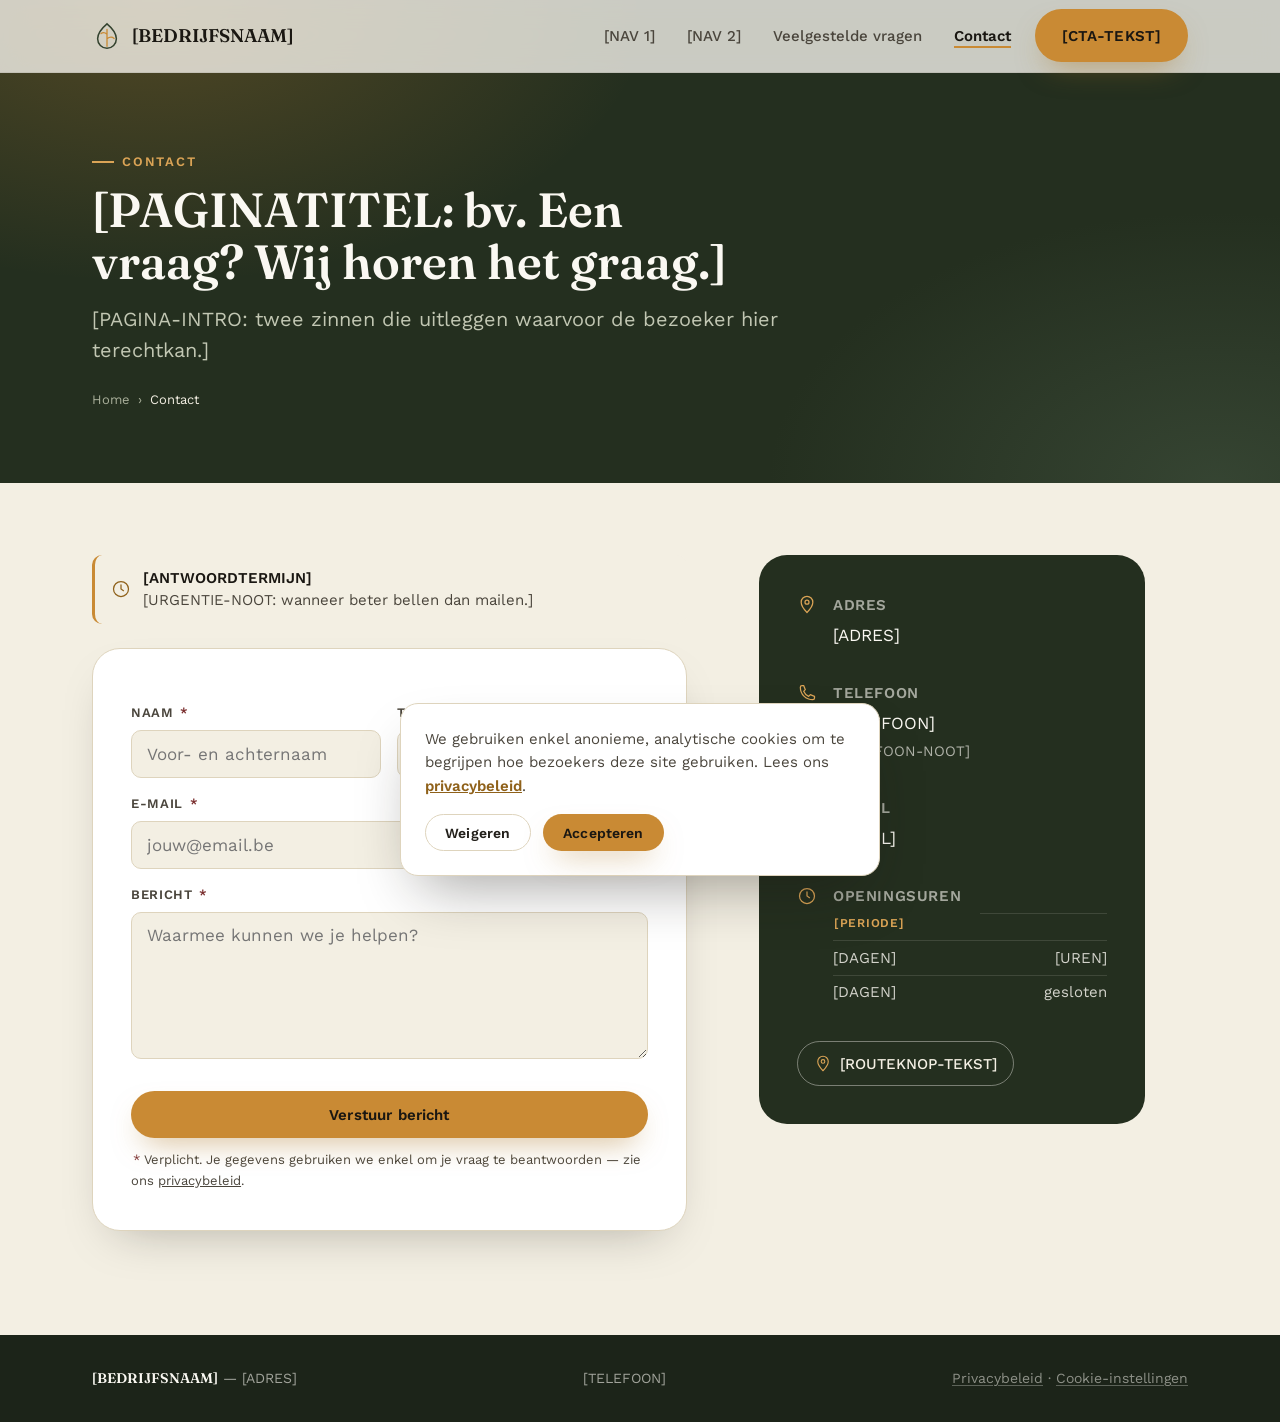
==== contact/index.html @ 11e0e674 "Initial commit" ====
<!--
  IDENTO WEBSITE STARTER — contactpagina
  Alles tussen vierkante haken vul je per klant in; de antwoorden komen uit
  de ingevulde PROJECT-BRIEF.md (blanco fiche: project-intake.md).
  Vervang https://[DOMEIN]/ door de echte URL zodra het domein gekend is.
-->
<!DOCTYPE html>
<html lang="nl">
<head>
  <meta charset="utf-8">
  <meta name="viewport" content="width=device-width, initial-scale=1">
  <title>Contact — [BEDRIJFSNAAM]</title>
  <meta name="description" content="Contacteer [BEDRIJFSNAAM]: telefoon, e-mail, adres, openingsuren en een contactformulier.">
  <meta name="robots" content="index, follow">
  <link rel="canonical" href="https://[DOMEIN]/contact/">
  <meta name="theme-color" content="#33422e">

  <!-- Open Graph -->
  <meta property="og:type" content="website">
  <meta property="og:site_name" content="[BEDRIJFSNAAM]">
  <meta property="og:locale" content="nl_BE">
  <meta property="og:title" content="Contact — [BEDRIJFSNAAM]">
  <meta property="og:description" content="Telefoon, e-mail, adres, openingsuren en een contactformulier voor [BEDRIJFSNAAM].">
  <meta property="og:url" content="https://[DOMEIN]/contact/">
  <meta property="og:image" content="https://[DOMEIN]/assets/img/og-image.jpg">
  <meta property="og:image:width" content="1200">
  <meta property="og:image:height" content="630">

  <!-- Twitter/X -->
  <meta name="twitter:card" content="summary_large_image">
  <meta name="twitter:title" content="Contact — [BEDRIJFSNAAM]">
  <meta name="twitter:description" content="Telefoon, e-mail, adres, openingsuren en een contactformulier voor [BEDRIJFSNAAM].">
  <meta name="twitter:image" content="https://[DOMEIN]/assets/img/og-image.jpg">

  <!-- Favicons -->
  <link rel="icon" href="../favicon.ico" sizes="any">
  <link rel="icon" href="../assets/img/favicon.svg" type="image/svg+xml">
  <link rel="apple-touch-icon" href="../assets/img/apple-touch-icon.png">
  <link rel="manifest" href="../site.webmanifest">

  <link rel="preconnect" href="https://fonts.googleapis.com">
  <link rel="preconnect" href="https://fonts.gstatic.com" crossorigin>
  <link rel="preload" as="style" href="https://fonts.googleapis.com/css2?family=Fraunces:opsz,wght@9..144,400;9..144,500;9..144,600;9..144,700&family=Work+Sans:wght@400;500;600;700&display=swap">
  <link href="https://fonts.googleapis.com/css2?family=Fraunces:opsz,wght@9..144,400;9..144,500;9..144,600;9..144,700&family=Work+Sans:wght@400;500;600;700&display=swap" rel="stylesheet" media="print" onload="this.media='all'">
  <noscript><link href="https://fonts.googleapis.com/css2?family=Fraunces:opsz,wght@9..144,400;9..144,500;9..144,600;9..144,700&family=Work+Sans:wght@400;500;600;700&display=swap" rel="stylesheet"></noscript>

  <!-- Volgorde is belangrijk: brand → layout → components → pagina -->
  <link rel="stylesheet" href="../assets/css/brand.css">
  <link rel="stylesheet" href="../assets/css/layout.css">
  <link rel="stylesheet" href="../assets/css/components.css">
  <link rel="stylesheet" href="../assets/css/pages/contact.css">

  <script type="application/ld+json">
  {
    "@context": "https://schema.org",
    "@type": "LocalBusiness",
    "@id": "https://[DOMEIN]/#bedrijf",
    "name": "[BEDRIJFSNAAM]",
    "image": ["https://[DOMEIN]/assets/img/og-image.jpg"],
    "url": "https://[DOMEIN]/",
    "telephone": "[TELEFOON-E164]",
    "email": "[EMAIL]",
    "priceRange": "[PRIJSKLASSE]",
    "address": {
      "@type": "PostalAddress",
      "streetAddress": "[STRAAT EN NUMMER]",
      "postalCode": "[POSTCODE]",
      "addressLocality": "[GEMEENTE]",
      "addressCountry": "BE"
    },
    "geo": { "@type": "GeoCoordinates", "latitude": 0.0, "longitude": 0.0 }
  }
  </script>
  <script type="application/ld+json">
  {
    "@context": "https://schema.org",
    "@type": "BreadcrumbList",
    "itemListElement": [
      { "@type": "ListItem", "position": 1, "name": "Home", "item": "https://[DOMEIN]/" },
      { "@type": "ListItem", "position": 2, "name": "Contact", "item": "https://[DOMEIN]/contact/" }
    ]
  }
  </script>
</head>
<body class="contact-page">

<a class="skip-link" href="#main-content">Ga naar inhoud</a>

<div class="progress-bar" aria-hidden="true"><div class="progress-bar-fill" id="progressFill"></div></div>

<nav class="nav" aria-label="Hoofdnavigatie">
  <div class="wrap nav-inner">
    <a href="../" class="brand-mark">
      <svg width="30" height="30" viewBox="0 0 32 32" fill="none" aria-hidden="true">
        <path d="M16 3C10 8 6 13.5 6 19a10 10 0 0 0 20 0c0-5.5-4-11-10-16Z" stroke="#33422e" stroke-width="1.6"/>
        <path d="M16 9v18M16 14c-2.4-2-4.6-2-6.4-.6M16 19c2.8-2.2 5.4-2.2 7.6-.4" stroke="#c98a34" stroke-width="1.4" stroke-linecap="round"/>
      </svg>
      [BEDRIJFSNAAM]
    </a>
    <div class="nav-cta">
      <div class="nav-links-list">
        <a href="../#diensten">[NAV 1]</a>
        <a href="../#ervaringen">[NAV 2]</a>
        <a href="../#faq">Veelgestelde vragen</a>
        <a href="./" aria-current="page">Contact</a>
      </div>
      <a href="../#contact-formulier" class="btn btn-primary nav-pulse-btn">[CTA-TEKST]</a>
    </div>
  </div>
</nav>

<header class="page-header">
  <div class="wrap">
    <span class="eyebrow">Contact</span>
    <h1>[PAGINATITEL: bv. Een vraag? Wij horen het graag.]</h1>
    <p>[PAGINA-INTRO: twee zinnen die uitleggen waarvoor de bezoeker hier terechtkan.]</p>
    <nav class="breadcrumb" aria-label="Kruimelpad">
      <a href="../">Home</a>
      <span aria-hidden="true">›</span>
      <span aria-current="page">Contact</span>
    </nav>
  </div>
</header>

<main id="main-content">
  <section class="section section-first" id="bericht">
    <div class="wrap">
      <div class="contact-grid">

        <div>
          <div class="reply-note">
            <svg width="20" height="20" viewBox="0 0 24 24" fill="none" aria-hidden="true"><path d="M12 7v5l3 2" stroke="currentColor" stroke-width="1.5" stroke-linecap="round"/><circle cx="12" cy="12" r="9" stroke="currentColor" stroke-width="1.5"/></svg>
            <span><strong>[ANTWOORDTERMIJN]</strong> <br>[URGENTIE-NOOT: wanneer beter bellen dan mailen.]</span>
          </div>

          <form class="form-card reveal" id="contactForm" data-ajax-form method="post" action="mailto:[EMAIL]" enctype="text/plain">
            <div class="form-row">
              <div class="field">
                <label for="naam">Naam <span class="field-req" aria-hidden="true">*</span></label>
                <input type="text" id="naam" name="naam" aria-describedby="naam-error" placeholder="Voor- en achternaam" autocomplete="name" required>
                <span class="field-error" id="naam-error"></span>
              </div>
              <div class="field">
                <label for="telefoon">Telefoonnummer</label>
                <input type="tel" id="telefoon" name="telefoon" aria-describedby="telefoon-error" placeholder="04XX XX XX XX" autocomplete="tel" inputmode="tel">
                <span class="field-error" id="telefoon-error"></span>
              </div>
            </div>

            <div class="field">
              <label for="email">E-mail <span class="field-req" aria-hidden="true">*</span></label>
              <input type="email" id="email" name="email" aria-describedby="email-error" placeholder="jouw@email.be" autocomplete="email" inputmode="email" required>
              <span class="field-error" id="email-error"></span>
            </div>

            <div class="field">
              <label for="bericht">Bericht <span class="field-req" aria-hidden="true">*</span></label>
              <textarea id="bericht" name="bericht" aria-describedby="bericht-error" rows="6" placeholder="Waarmee kunnen we je helpen?" required></textarea>
              <span class="field-error" id="bericht-error"></span>
            </div>

            <!-- Honeypot tegen spambots. Laat leeg — mensen zien dit veld niet. -->
            <div class="field-trap" aria-hidden="true">
              <label for="website">Website</label>
              <input type="text" id="website" name="website" tabindex="-1" autocomplete="off">
            </div>

            <button type="submit" class="btn btn-primary">Verstuur bericht</button>
            <p class="form-hint"><span class="field-req" aria-hidden="true">*</span> Verplicht. Je gegevens gebruiken we enkel om je vraag te beantwoorden — zie ons <a href="../privacy/">privacybeleid</a>.</p>

            <div class="form-status" id="formStatus" aria-live="polite"></div>

            <noscript>
              <p class="form-status is-visible is-error">
                JavaScript staat uit. Versturen opent dan rechtstreeks je mailprogramma, zonder
                controle op tikfouten — en sommige browsers blokkeren dat. Lukt het niet, mail ons
                dan op <a href="mailto:[EMAIL]">[EMAIL]</a>
                of bel <a href="tel:[TELEFOON-E164]">[TELEFOON]</a>.
              </p>
            </noscript>
          </form>
        </div>

        <div class="info-card reveal">
          <div class="info-row">
            <svg width="20" height="20" viewBox="0 0 24 24" fill="none" aria-hidden="true"><path d="M12 21s7-7.4 7-12.4A7 7 0 0 0 5 8.6C5 13.6 12 21 12 21Z" stroke="currentColor" stroke-width="1.5" stroke-linejoin="round"/><circle cx="12" cy="8.6" r="2.4" stroke="currentColor" stroke-width="1.5"/></svg>
            <div>
              <h4>Adres</h4>
              <p>[ADRES]</p>
            </div>
          </div>
          <div class="info-row">
            <svg width="20" height="20" viewBox="0 0 24 24" fill="none" aria-hidden="true"><path d="M4 5c0-1 1-2 2-2h2l2 5-2 2c1 2.5 3.5 5 6 6l2-2 5 2v2c0 1-1 2-2 2C10.5 20 4 13.5 4 5Z" stroke="currentColor" stroke-width="1.5" stroke-linejoin="round"/></svg>
            <div>
              <h4>Telefoon</h4>
              <p><a href="tel:[TELEFOON-E164]">[TELEFOON]</a><br><span style="opacity:.65; font-size:.85em;">[TELEFOON-NOOT]</span></p>
            </div>
          </div>
          <div class="info-row">
            <svg width="20" height="20" viewBox="0 0 24 24" fill="none" aria-hidden="true"><path d="M3 6h18v12H3V6Z" stroke="currentColor" stroke-width="1.5"/><path d="m3 7 9 6 9-6" stroke="currentColor" stroke-width="1.5" stroke-linejoin="round"/></svg>
            <div>
              <h4>E-mail</h4>
              <p><a href="mailto:[EMAIL]">[EMAIL]</a></p>
            </div>
          </div>
          <div class="info-row" style="align-items:flex-start;">
            <svg width="20" height="20" viewBox="0 0 24 24" fill="none" aria-hidden="true"><path d="M12 7v5l3 2" stroke="currentColor" stroke-width="1.5" stroke-linecap="round"/><circle cx="12" cy="12" r="9" stroke="currentColor" stroke-width="1.5"/></svg>
            <div style="width:100%;">
              <h4>Openingsuren</h4>
              <!-- [OPENINGSUREN] — één tr per dag of dagbereik. Werkt de
                   klant met seizoenen, gebruik dan een th-rij als kop. -->
              <table class="hours-table">
                <tr><th>[PERIODE]</th><td></td></tr>
                <tr><td>[DAGEN]</td><td>[UREN]</td></tr>
                <tr><td>[DAGEN]</td><td>gesloten</td></tr>
              </table>
            </div>
          </div>

          <a class="route-link" href="https://www.google.com/maps/dir/?api=1&amp;destination=[ADRES-URL-ENCODED]" target="_blank" rel="noopener">
            <svg width="18" height="18" viewBox="0 0 24 24" fill="none" aria-hidden="true"><path d="M12 21s7-7.4 7-12.4A7 7 0 0 0 5 8.6C5 13.6 12 21 12 21Z" stroke="currentColor" stroke-width="1.5" stroke-linejoin="round"/><circle cx="12" cy="8.6" r="2.4" stroke="currentColor" stroke-width="1.5"/></svg>
            [ROUTEKNOP-TEKST]
          </a>
        </div>

      </div>
    </div>
  </section>
</main>

<footer>
  <div class="wrap footer-inner">
    <span><strong>[BEDRIJFSNAAM]</strong> — [ADRES]</span>
    <span>[TELEFOON]</span>
    <span class="footer-legal"><a href="../privacy/">Privacybeleid</a> · <a href="#" data-cookie-settings>Cookie-instellingen</a></span>
  </div>
</footer>

<script src="../assets/js/cookie-consent.js" data-privacy-url="../privacy/" defer></script>
<script src="../assets/js/analytics.js" defer></script>
<script src="../assets/js/site.js" defer></script>
<script src="../assets/js/contact-form.js" defer></script>
</body>
</html>
---- assets/css/brand.css ----
/* ==========================================================================
   brand.css — de merkbasis van de site
   Enige plek waar kleuren, fonts, spacing en radii gedefinieerd worden.
   Wijzig hier en de hele site volgt. Bevat GEEN component- of paginastijlen.

   ── PER KLANT AAN TE PASSEN ──────────────────────────────────────────────
   Het kleurenpalet hieronder wordt per klant aangepast op basis van
   sectie 6 van PROJECT-BRIEF.md (huisstijl: kleuren, logo, fonts, tone of
   voice). De tokens die er nu staan zijn een NEUTRAAL STARTPUNT — een
   warm, aards palet dat op zichzelf voor niemand specifiek is. Laat ze
   staan tot je de huisstijl van de klant hebt.

   Werkwijze:
   1. Vervang de hex-waarden in "Palette" door die van de klant. Houd de
      tokennamen (--moss-800, --gold-500...) ongewijzigd, of hernoem ze
      overal consequent — ze worden door de andere CSS-bestanden gebruikt.
   2. De semantische tokens eronder (--bg, --text, --accent, --brand...)
      wijzen naar het palet. Meestal hoef je daar niets te veranderen:
      pas het palet aan en de hele site volgt.
   3. Fonts: --font-display en --font-body. Wijzig je die, pas dan ook de
      Google Fonts-link in de head van elke HTML-pagina aan.
   4. Controleer het contrast na het wisselen (minimaal 4.5:1 voor
      lopende tekst) — een donker merkkleur op een lichte achtergrond
      gaat meestal goed, de omgekeerde combinatie zelden.
   ========================================================================== */

:root {
  color-scheme: light;

  /* — Palette — */
  --moss-950: #1c2419;
  --moss-900: #242f1f;
  --moss-800: #33422e;
  --moss-700: #445642;
  --gold-600: #a8721f;
  --gold-500: #c98a34;
  --gold-400: #dba456;
  --wine-700: #5f2424;
  --wine-600: #7a2e2e;
  --linen-50:  #faf8f2;
  --linen-100: #f3efe3;
  --linen-200: #eae3d3;
  --linen-300: #ded4bd;
  --sage-400: #a9af9a;
  --sage-300: #c2c7b3;
  --ink-900: #1a1712;
  --ink-800: #221f1a;
  --ink-600: #4a453c;
  --ink-400: #79746a;

  --bg: var(--linen-100);
  --surface: var(--linen-50);
  --surface-subtle: var(--linen-200);
  --surface-raised: #ffffff;
  --text: var(--ink-800);
  --text-muted: var(--ink-600);
  --border: var(--linen-300);
  --accent: var(--gold-500);
  /* Iets dieper dan --gold-600: op de lichte achtergronden (linen/wit) waar
     dit voor kleine tekst en links gebruikt wordt, haalt --gold-600 zelf maar
     3.6:1 contrast — net onder de WCAG AA-norm (4.5:1) voor gewone tekst.
     Deze tint haalt overal ≥4.5:1, zonder merkbaar minder "goud" te ogen. */
  --accent-ink: #8f611a;
  --brand: var(--moss-800);

  /* — Rollen op een donkere ondergrond (header/footer/page-header/info-card) —
     Hieronder verandert normaal NIETS per klant: je past enkel het palet
     hierboven aan, en deze rollen volgen automatisch mee. — */
  --inverse-bg: var(--moss-900);
  --inverse-bg-strong: var(--moss-950);
  --inverse-text: var(--linen-50);
  --inverse-text-emphasis: var(--linen-100);
  --inverse-text-muted: var(--sage-300);
  --inverse-text-soft: var(--sage-400);
  --inverse-text-dim: rgba(250, 248, 242, 0.6);
  --inverse-text-bright: rgba(250, 248, 242, 0.82);
  --accent-inverse: var(--gold-400);

  /* — Extra tekst-/decoratierol op een lichte ondergrond — */
  --text-strong: var(--ink-900);
  --muted-accent: var(--sage-400);

  /* — Status (formulier- en meldingsfeedback) — */
  --success: var(--moss-700);
  --success-strong: var(--moss-900);
  --success-veil: rgba(51, 66, 46, 0.08);
  --danger: var(--wine-600);
  --danger-strong: var(--wine-700);
  --danger-veil: rgba(122, 46, 46, 0.07);
  --danger-veil-soft: rgba(122, 46, 46, 0.05);
  --danger-ring: rgba(122, 46, 46, 0.35);

  /* — Doorschijnende laagjes op de --inverse-bg (nav-blur, randjes, hover) — */
  --inverse-veil-nav: rgba(250, 248, 242, 0.78);
  --inverse-border-soft: rgba(250, 248, 242, 0.4);
  --inverse-underline: rgba(250, 248, 242, 0.35);
  --inverse-hover: rgba(250, 248, 242, 0.1);
  --inverse-hairline: rgba(250, 248, 242, 0.12);
  --hairline: rgba(30, 27, 20, 0.08);

  /* — Decoratieve gloed/schaduw rond de accentkleur (CTA-knop, hero) — */
  --accent-veil: rgba(201, 138, 52, 0.28);
  --accent-veil-strong: rgba(201, 138, 52, 0.5);
  --accent-shadow: rgba(169, 114, 31, 0.55);
  --accent-shadow-strong: rgba(169, 114, 31, 0.6);
  --accent-ring: rgba(169, 114, 31, 0.35);
  --brand-veil: rgba(68, 86, 66, 0.55);
  --sheen: rgba(255, 255, 255, 0.6);

  /* — Type scale — */
  --font-display: "Fraunces", "Iowan Old Style", Georgia, serif;
  --font-body: "Work Sans", "Segoe UI", system-ui, sans-serif;

  --fs-eyebrow: 0.8125rem;
  --fs-small: 0.9375rem;
  --fs-body: 1.0625rem;
  --fs-lead: 1.25rem;
  --fs-h3: clamp(1.375rem, 1.1rem + 1.1vw, 1.75rem);
  --fs-h2: clamp(2rem, 1.5rem + 2.2vw, 3rem);
  --fs-h1: clamp(2.75rem, 1.9rem + 3.8vw, 4.75rem);

  /* — Spacing scale — */
  --sp-1: 0.25rem;
  --sp-2: 0.5rem;
  --sp-3: 0.75rem;
  --sp-4: 1rem;
  --sp-5: 1.5rem;
  --sp-6: 2rem;
  --sp-7: 3rem;
  --sp-8: 4.5rem;
  --sp-9: 6.5rem;
  --sp-10: 9rem;

  --radius-sm: 10px;
  --radius-md: 18px;
  --radius-lg: 28px;
  --shadow-soft: 0 20px 50px -25px rgba(26, 23, 18, 0.35);
  --shadow-lift: 0 28px 60px -20px rgba(26, 23, 18, 0.4);
  --ease: cubic-bezier(0.16, 1, 0.3, 1);
}

*, *::before, *::after { box-sizing: border-box; }
html {
  scroll-behavior: smooth;
}
body {
  margin: 0;
  background: var(--bg);
  color: var(--text);
  font-family: var(--font-body);
  font-size: var(--fs-body);
  line-height: 1.6;
  -webkit-font-smoothing: antialiased;
}
img { max-width: 100%; display: block; }
a { color: inherit; }
h1, h2, h3 {
  font-family: var(--font-display);
  color: var(--ink-900);
  margin: 0;
  text-wrap: balance;
  font-weight: 600;
}
p { margin: 0; }
ul { margin: 0; padding: 0; list-style: none; }
section { scroll-margin-top: 5.5rem; }
---- assets/css/layout.css ----
/* ==========================================================================
   layout.css — site-chrome & structuur die op ELKE pagina hetzelfde is:
   container, nav, footer, sectie-ritme, scroll-progressbar, reveal-animatie.
   ========================================================================== */

/* — Skip link (toetsenbord/screenreader): onzichtbaar tot het focus krijgt — */
.skip-link {
  position: absolute;
  top: -3rem;
  left: var(--sp-4);
  z-index: 100;
  background: var(--inverse-bg-strong);
  color: var(--inverse-text);
  padding: 0.7rem 1.2rem;
  border-radius: var(--radius-sm);
  font-size: var(--fs-small);
  font-weight: 600;
  text-decoration: none;
  transition: top 0.2s var(--ease);
}
.skip-link:focus {
  top: var(--sp-4);
}


/* — Container — */
.wrap {
  width: 100%;
  max-width: 1160px;
  margin-inline: auto;
  padding-inline: var(--sp-6);
}
@media (max-width: 640px) {
  .wrap { padding-inline: var(--sp-5); }
}


/* — Section scaffolding — */
.section { padding-block: var(--sp-9); }
.section-head {
  display: flex;
  flex-direction: column;
  gap: var(--sp-4);
  max-width: 640px;
  margin-bottom: var(--sp-8);
}
.section-head h2 { font-size: var(--fs-h2); line-height: 1.08; }
.section-head p { color: var(--text-muted); font-size: var(--fs-lead); line-height: 1.55; }
.section-alt { background: var(--surface); }


/* — Page header — compacte kop voor subpagina's (geen volledige hero).
   Gebruik op elke pagina behalve de homepage. — */
.page-header {
  position: relative;
  padding-top: calc(4.5rem + var(--sp-8));
  padding-bottom: var(--sp-8);
  background: var(--inverse-bg);
  color: var(--inverse-text);
  overflow: hidden;
}
.page-header::after {
  content: "";
  position: absolute;
  inset: 0;
  background:
    radial-gradient(60% 90% at 12% 0%, var(--accent-veil), transparent 65%),
    radial-gradient(50% 80% at 95% 100%, var(--brand-veil), transparent 70%);
  pointer-events: none;
}
.page-header > .wrap { position: relative; z-index: 1; }
.page-header .eyebrow { color: var(--accent-inverse); }
.page-header .eyebrow::before { background: var(--accent-inverse); }
.page-header h1 {
  margin-top: var(--sp-3);
  color: var(--inverse-text);
  font-size: var(--fs-h2);
  line-height: 1.08;
  max-width: 22ch;
}
.page-header p {
  margin-top: var(--sp-4);
  max-width: 58ch;
  color: var(--inverse-text-muted);
  font-size: var(--fs-lead);
  line-height: 1.55;
}

/* — Breadcrumb — */
.breadcrumb {
  display: flex;
  align-items: center;
  gap: var(--sp-2);
  margin-top: var(--sp-5);
  font-size: var(--fs-eyebrow);
  color: var(--inverse-text-soft);
}
.breadcrumb a { text-decoration: none; transition: color 0.2s ease; }
.breadcrumb a:hover { color: var(--accent-inverse); }
.breadcrumb span[aria-current] { color: var(--inverse-text-emphasis); }


/* — Nav — */
.nav {
  position: fixed;
  top: 0; left: 0; right: 0;
  z-index: 50;
  background: var(--inverse-veil-nav);
  backdrop-filter: blur(14px) saturate(140%);
  -webkit-backdrop-filter: blur(14px) saturate(140%);
  border-bottom: 1px solid var(--hairline);
}
.nav-inner {
  display: flex;
  align-items: center;
  justify-content: space-between;
  height: 4.5rem;
}
.brand-mark {
  display: flex;
  align-items: center;
  gap: 0.6rem;
  text-decoration: none;
  font-family: var(--font-display);
  font-weight: 600;
  font-size: 1.15rem;
  color: var(--text-strong);
}
.brand-mark svg { flex-shrink: 0; }
.nav-links {
  display: flex;
  align-items: center;
  gap: var(--sp-6);
}
.nav-links-list a:not(.btn) {
  text-decoration: none;
  font-size: 0.9375rem;
  font-weight: 500;
  color: var(--text-muted);
  transition: color 0.2s ease;
}
.nav-links-list a:not(.btn):hover { color: var(--accent-ink); }
/* Actieve pagina in de nav — */
.nav-links-list a[aria-current="page"] {
  color: var(--text-strong);
  font-weight: 600;
  box-shadow: inset 0 -2px 0 var(--accent);
}
.nav-cta { display: flex; align-items: center; gap: var(--sp-5); }
.nav-links-list { display: flex; gap: var(--sp-6); }
@media (max-width: 760px) {
  .nav-links-list { display: none; }
}
@media (max-width: 420px) {
  .brand-mark { font-size: 1rem; gap: 0.4rem; }
  .brand-mark svg { width: 24px; height: 24px; }
  .nav .btn-primary { padding: 0.7rem 1.1rem; font-size: 0.875rem; }
}


/* — Footer — */
footer {
  background: var(--inverse-bg-strong);
  color: var(--inverse-text-dim);
  padding-block: var(--sp-6);
}
.footer-inner {
  display: flex;
  flex-wrap: wrap;
  justify-content: space-between;
  gap: var(--sp-3) var(--sp-6);
  font-size: 0.875rem;
}
.footer-inner strong { color: var(--inverse-text); font-family: var(--font-display); font-weight: 600; }
.footer-legal { opacity: 0.85; }
.footer-legal a {
  color: inherit;
  text-decoration: underline;
  text-decoration-color: var(--inverse-underline);
  text-underline-offset: 2px;
}
.footer-legal a:hover { text-decoration-color: var(--accent-inverse); }


/* — Progress bar — */
.progress-bar {
  position: fixed;
  top: 0; left: 0; right: 0;
  height: 3px;
  z-index: 60;
  pointer-events: none;
}
.progress-bar-fill {
  height: 100%;
  width: 100%;
  transform: scaleX(0);
  transform-origin: left center;
  background: linear-gradient(90deg, var(--accent), var(--danger));
  will-change: transform;
}
html.js .progress-bar-fill { transition: transform 0.12s linear; }


/* — Reveal-on-scroll (progressive enhancement) — */
/* Content stays fully opaque/readable at all times, with or without JS;
   only a gentle upward settle is deferred to the scroll trigger, so a
   stalled script or a screenshot taken before scrolling never hides text. */
.reveal { opacity: 1; transform: none; }
html.js .reveal {
  transform: translateY(16px);
  transition: transform 0.7s var(--ease);
}
html.js .reveal.is-visible { transform: none; }


/* — Motion policy: globale onderdelen — */
@media (prefers-reduced-motion: reduce) {
  html { scroll-behavior: auto; }
  html.js .reveal { transition: none; opacity: 1; transform: none; }
  .progress-bar-fill { transition: none; }
}
---- assets/css/components.css ----
/* ==========================================================================
   components.css — herbruikbare UI-onderdelen. Bruikbaar op elke pagina:
   eyebrow, buttons, quote-cards, formulier + infokaart, openingsuren, FAQ.
   ========================================================================== */

/* — Eyebrow — */
.eyebrow {
  display: inline-flex;
  align-items: center;
  gap: var(--sp-2);
  font-family: var(--font-body);
  font-size: var(--fs-eyebrow);
  font-weight: 600;
  letter-spacing: 0.14em;
  text-transform: uppercase;
  color: var(--accent-ink);
}
.eyebrow::before {
  content: "";
  width: 22px;
  height: 2px;
  background: var(--accent);
  display: inline-block;
}

/* — Buttons — */
.btn {
  display: inline-flex;
  align-items: center;
  justify-content: center;
  gap: var(--sp-2);
  font-family: var(--font-body);
  font-weight: 600;
  font-size: 0.9375rem;
  letter-spacing: 0.01em;
  padding: 0.85rem 1.6rem;
  border-radius: 999px;
  border: 1px solid transparent;
  cursor: pointer;
  text-decoration: none;
  transition: transform 0.35s var(--ease), box-shadow 0.35s var(--ease), background 0.25s ease;
  will-change: transform;
}
.btn-primary {
  background: var(--accent);
  color: var(--text-strong);
  box-shadow: 0 14px 30px -12px var(--accent-shadow);
}
.btn-primary:hover { transform: translateY(-3px); box-shadow: 0 20px 38px -14px var(--accent-shadow-strong); }
.btn-ghost {
  background: transparent;
  border-color: var(--inverse-border-soft);
  color: var(--inverse-text);
}
.btn-ghost:hover { transform: translateY(-3px); background: var(--inverse-hover); }
.btn-outline {
  background: transparent;
  border-color: var(--border);
  color: var(--text);
}
.btn-outline:hover { transform: translateY(-3px); border-color: var(--accent-ink); background: var(--surface); }


/* — Nav CTA: calm pulse + shine sweep on primary buttons — */
.nav-pulse-btn { position: relative; }
.nav-pulse-btn::before {
  content: "";
  position: absolute;
  inset: -7px;
  border-radius: 999px;
  background: radial-gradient(circle, var(--accent-veil-strong), transparent 72%);
  opacity: 0.4;
  transform: scale(0.9);
  z-index: -1;
  animation: btn-breathe 3.4s ease-in-out infinite;
}
@keyframes btn-breathe {
  0%, 100% { opacity: 0.32; transform: scale(0.88); }
  50% { opacity: 0.75; transform: scale(1.14); }
}
.btn-primary { position: relative; overflow: hidden; }
.btn-primary::after {
  content: "";
  position: absolute;
  top: 0; left: 0;
  width: 40%; height: 100%;
  background: linear-gradient(115deg, transparent, var(--sheen), transparent);
  transform: translateX(-260%) skewX(-12deg);
  opacity: 0;
  transition: transform 0.75s var(--ease), opacity 0.3s ease;
}
.btn-primary:hover::after, .btn-primary:focus-visible::after {
  transform: translateX(340%) skewX(-12deg);
  opacity: 1;
}



/* — Testimonials — */
.quote-row {
  display: grid;
  grid-template-columns: repeat(2, 1fr);
  gap: var(--sp-6);
}
@media (max-width: 760px) {
  .quote-row { grid-template-columns: 1fr; }
}
.quote-card {
  background: var(--surface-raised);
  border: 1px solid var(--border);
  border-radius: var(--radius-md);
  padding: var(--sp-6);
  display: flex;
  flex-direction: column;
  gap: var(--sp-4);
  transition: transform 0.4s var(--ease), box-shadow 0.4s var(--ease);
}
.quote-card:hover { transform: translateY(-5px); box-shadow: var(--shadow-soft); }
.stars { display: flex; gap: 0.2rem; color: var(--accent); }
.quote-card p.quote-text {
  font-family: var(--font-display);
  font-size: 1.25rem;
  line-height: 1.5;
  color: var(--text-strong);
  font-weight: 500;
}
.quote-attr {
  display: flex;
  align-items: center;
  gap: var(--sp-3);
  font-size: var(--fs-small);
  color: var(--text-muted);
}
.quote-attr .dot { width: 5px; height: 5px; border-radius: 50%; background: var(--muted-accent); }


/* — Contact — */
.contact-grid {
  display: grid;
  grid-template-columns: 1.1fr 0.9fr;
  gap: var(--sp-8);
  align-items: start;
}
@media (max-width: 900px) {
  .contact-grid { grid-template-columns: 1fr; }
}
.form-card {
  background: var(--surface-raised);
  border: 1px solid var(--border);
  border-radius: var(--radius-lg);
  padding: clamp(1.5rem, 1.1rem + 1.6vw, var(--sp-7));
  box-shadow: var(--shadow-soft);
}
.form-row { display: grid; grid-template-columns: 1fr 1fr; gap: var(--sp-4); }
@media (max-width: 520px) { .form-row { grid-template-columns: 1fr; } }
.field { display: flex; flex-direction: column; gap: 0.4rem; margin-top: var(--sp-4); }
.field label {
  font-size: var(--fs-eyebrow);
  font-weight: 600;
  letter-spacing: 0.05em;
  text-transform: uppercase;
  color: var(--text-muted);
}
.field input, .field textarea {
  font-family: var(--font-body);
  font-size: var(--fs-body);
  color: var(--text-strong);
  background: var(--bg);
  border: 1px solid var(--border);
  border-radius: var(--radius-sm);
  padding: 0.8rem 0.95rem;
  resize: vertical;
  transition: border-color 0.2s ease, background 0.2s ease;
}
.field input:focus, .field textarea:focus {
  outline: 3px solid var(--accent-ring);
  outline-offset: 1px;
  border-color: var(--accent-ink);
  background: var(--surface-raised);
}
.form-card .btn-primary { margin-top: var(--sp-6); width: 100%; }
.form-hint { margin-top: var(--sp-3); font-size: 0.8125rem; color: var(--text-muted); }

.info-card {
  background: var(--inverse-bg);
  color: var(--inverse-text);
  border-radius: var(--radius-lg);
  padding: clamp(1.5rem, 1.1rem + 1.6vw, var(--sp-7));
  display: flex;
  flex-direction: column;
  gap: var(--sp-6);
}
.info-row { display: flex; gap: var(--sp-4); align-items: flex-start; }
.info-row svg { flex-shrink: 0; margin-top: 0.15rem; color: var(--accent-inverse); }
.info-row h4 {
  font-family: var(--font-body);
  font-size: var(--fs-small);
  font-weight: 600;
  letter-spacing: 0.04em;
  text-transform: uppercase;
  color: var(--inverse-text-dim);
  margin: 0 0 0.3rem;
}
.info-row a { text-decoration: none; }
.info-row a:hover { color: var(--accent-inverse); }
.hours-table { width: 100%; border-collapse: collapse; font-size: var(--fs-small); }
.hours-table th {
  text-align: left;
  font-weight: 600;
  color: var(--accent-inverse);
  padding-bottom: 0.4rem;
  font-size: 0.75rem;
  letter-spacing: 0.06em;
  text-transform: uppercase;
}
.hours-table td {
  padding: 0.3rem 0;
  color: var(--inverse-text-bright);
  border-top: 1px solid var(--inverse-hairline);
}
.hours-table td:last-child { text-align: right; font-variant-numeric: tabular-nums; }


/* — FAQ — */
.faq-list { display: flex; flex-direction: column; gap: var(--sp-3); max-width: 760px; }
.faq-item {
  background: var(--surface-raised);
  border: 1px solid var(--border);
  border-radius: var(--radius-md);
  padding: var(--sp-5);
}
.faq-item summary {
  display: flex;
  align-items: center;
  justify-content: space-between;
  gap: var(--sp-4);
  cursor: pointer;
  list-style: none;
  font-family: var(--font-display);
  font-size: 1.0625rem;
  font-weight: 600;
  color: var(--text-strong);
}
.faq-item summary::-webkit-details-marker { display: none; }
.faq-item summary .faq-chevron { flex-shrink: 0; transition: transform 0.35s var(--ease); color: var(--accent-ink); }
.faq-item[open] summary .faq-chevron { transform: rotate(135deg); }
.faq-item p { margin-top: var(--sp-3); color: var(--text-muted); font-size: var(--fs-small); line-height: 1.6; }


/* — Formulier: verplicht-markering, validatie en statusmelding — */
.field-req { color: var(--danger); margin-left: 0.15em; }

.field-error {
  display: none;
  font-size: 0.8125rem;
  font-weight: 500;
  color: var(--danger-strong);
}
.field.has-error .field-error { display: block; }
.field.has-error input,
.field.has-error textarea {
  border-color: var(--danger);
  background: var(--danger-veil-soft);
}
.field.has-error input:focus,
.field.has-error textarea:focus {
  outline-color: var(--danger-ring);
  border-color: var(--danger-strong);
}

.form-status {
  display: none;
  margin-top: var(--sp-5);
  padding: var(--sp-4) var(--sp-5);
  border-radius: var(--radius-sm);
  border: 1px solid transparent;
  font-size: var(--fs-small);
  line-height: 1.55;
}
.form-status.is-visible { display: block; }
.form-status.is-success {
  background: var(--success-veil);
  border-color: var(--success);
  color: var(--success-strong);
}
.form-status.is-error {
  background: var(--danger-veil);
  border-color: var(--danger);
  color: var(--danger-strong);
}
.form-status a { font-weight: 600; }

/* Honeypot: onzichtbaar voor mensen, wel invulbaar voor bots. */
.field-trap {
  position: absolute;
  width: 1px; height: 1px;
  padding: 0; margin: -1px;
  overflow: hidden;
  clip: rect(0 0 0 0);
  white-space: nowrap;
  border: 0;
}

.btn[aria-busy="true"] { opacity: 0.65; pointer-events: none; }


/* — Cookiebanner — */
.cookie-banner {
  position: fixed;
  left: var(--sp-5);
  right: var(--sp-5);
  bottom: var(--sp-5);
  z-index: 90;
  max-width: 480px;
  margin-inline: auto;
  background: var(--surface-raised);
  border: 1px solid var(--border);
  border-radius: var(--radius-md);
  padding: var(--sp-5);
  box-shadow: var(--shadow-lift);
  transform: translateY(140%);
  transition: transform 0.5s var(--ease);
}
.cookie-banner.is-visible { transform: translateY(0); }
.cookie-banner p {
  font-size: var(--fs-small);
  color: var(--text-muted);
  line-height: 1.55;
}
.cookie-banner p a { color: var(--accent-ink); font-weight: 600; }
.cookie-actions {
  margin-top: var(--sp-4);
  display: flex;
  gap: var(--sp-3);
  flex-wrap: wrap;
}
.cookie-actions .btn {
  padding: 0.6rem 1.2rem;
  font-size: 0.875rem;
}
@media (max-width: 560px) {
  .cookie-banner { left: var(--sp-4); right: var(--sp-4); bottom: var(--sp-4); }
}


/* — Motion policy: componenten — */
@media (prefers-reduced-motion: reduce) {
  .nav-pulse-btn::before { animation: none !important; }
  .btn, .quote-card, .faq-item summary .faq-chevron { transition: none; }
  .cookie-banner { transition: none; }
}
---- assets/css/pages/contact.css ----
/* ==========================================================================
   pages/contact.css — uitsluitend voor contact.html.
   Het formulier, de infokaart en de openingsuren zelf staan in
   components.css; die zijn herbruikbaar. Hier alleen wat écht
   paginagebonden is.
   ========================================================================== */

/* De page-header geeft bovenaan al lucht, dus de eerste sectie
   mag krapper beginnen dan de standaard --sp-9. */
.contact-page .section-first { padding-top: var(--sp-8); }

/* — Routeknop onderaan de infokaart — */
.route-link {
  display: inline-flex;
  align-items: center;
  gap: var(--sp-2);
  align-self: flex-start;
  padding: 0.6rem 1rem;
  border: 1px solid var(--inverse-border-soft);
  border-radius: 999px;
  font-size: var(--fs-small);
  font-weight: 500;
  text-decoration: none;
  color: var(--inverse-text-emphasis);
  transition: border-color 0.2s ease, background 0.2s ease, transform 0.2s var(--ease);
}
.route-link:hover {
  border-color: var(--accent-inverse);
  background: var(--inverse-hover);
  transform: translateY(-2px);
}
.route-link svg { flex-shrink: 0; color: var(--accent-inverse); }

/* — Antwoordtijd-notitie boven het formulier — */
.reply-note {
  display: flex;
  align-items: center;
  gap: var(--sp-3);
  margin-bottom: var(--sp-5);
  padding: var(--sp-3) var(--sp-4);
  background: var(--bg);
  border-left: 3px solid var(--accent);
  border-radius: var(--radius-sm);
  font-size: var(--fs-small);
  color: var(--text-muted);
  line-height: 1.5;
}
.reply-note svg { flex-shrink: 0; color: var(--accent-ink); }
.reply-note strong { color: var(--text-strong); font-weight: 600; }

/* — Motion policy: contact-specifiek — */
@media (prefers-reduced-motion: reduce) {
  .route-link { transition: none; }
}
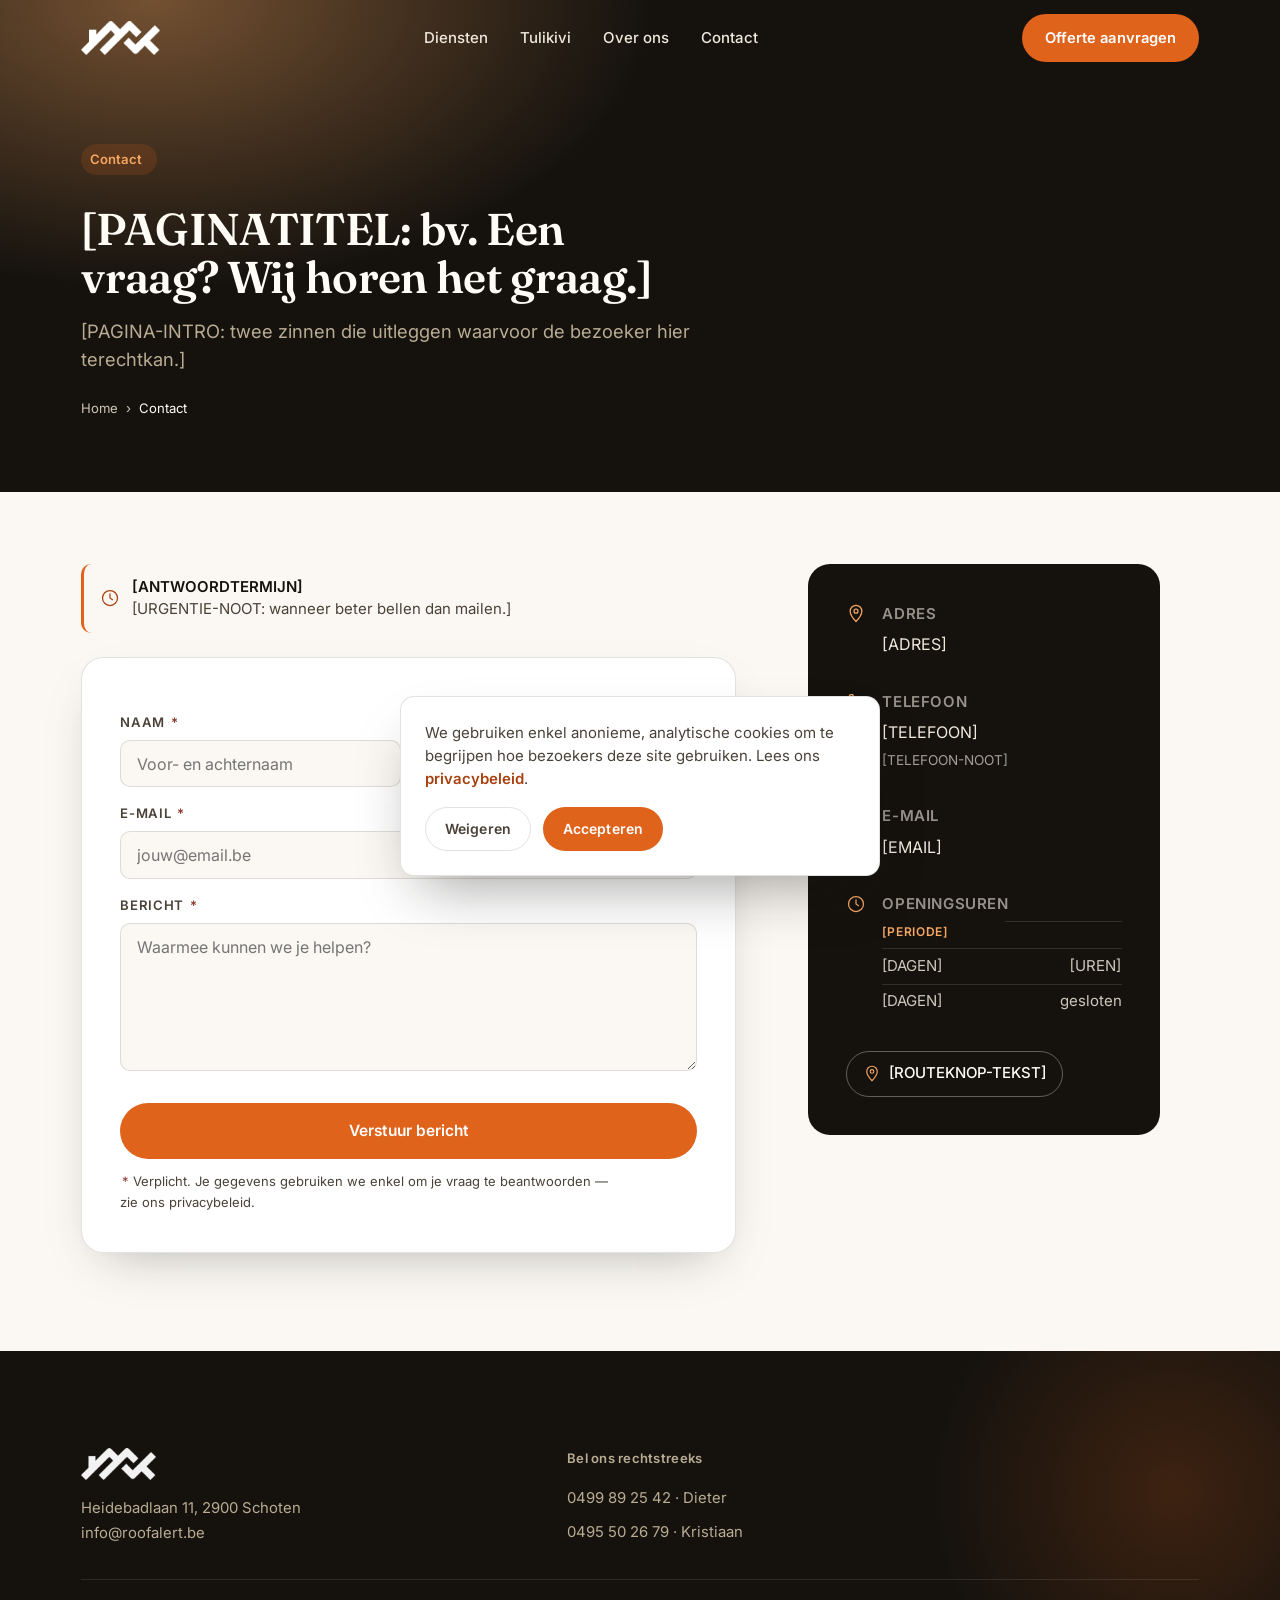
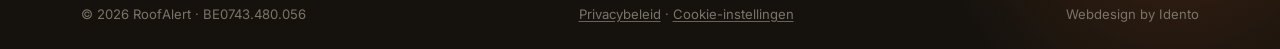
==== commit 43918cdc: "Build homepage from approved design, rebase site CSS on its tokens Extract the palette, type scale, " ====
--- a/contact/index.html
+++ b/contact/index.html
@@ -13,7 +13,7 @@
   <meta name="description" content="Contacteer [BEDRIJFSNAAM]: telefoon, e-mail, adres, openingsuren en een contactformulier.">
   <meta name="robots" content="index, follow">
   <link rel="canonical" href="https://[DOMEIN]/contact/">
-  <meta name="theme-color" content="#33422e">
+  <meta name="theme-color" content="#15120e">
 
   <!-- Open Graph -->
   <meta property="og:type" content="website">
@@ -40,9 +40,9 @@
 
   <link rel="preconnect" href="https://fonts.googleapis.com">
   <link rel="preconnect" href="https://fonts.gstatic.com" crossorigin>
-  <link rel="preload" as="style" href="https://fonts.googleapis.com/css2?family=Fraunces:opsz,wght@9..144,400;9..144,500;9..144,600;9..144,700&family=Work+Sans:wght@400;500;600;700&display=swap">
-  <link href="https://fonts.googleapis.com/css2?family=Fraunces:opsz,wght@9..144,400;9..144,500;9..144,600;9..144,700&family=Work+Sans:wght@400;500;600;700&display=swap" rel="stylesheet" media="print" onload="this.media='all'">
-  <noscript><link href="https://fonts.googleapis.com/css2?family=Fraunces:opsz,wght@9..144,400;9..144,500;9..144,600;9..144,700&family=Work+Sans:wght@400;500;600;700&display=swap" rel="stylesheet"></noscript>
+  <link rel="preload" as="style" href="https://fonts.googleapis.com/css2?family=Fraunces:opsz,wght@9..144,400;9..144,500;9..144,600;9..144,700&family=Inter:wght@400;500;600&display=swap">
+  <link href="https://fonts.googleapis.com/css2?family=Fraunces:opsz,wght@9..144,400;9..144,500;9..144,600;9..144,700&family=Inter:wght@400;500;600&display=swap" rel="stylesheet" media="print" onload="this.media='all'">
+  <noscript><link href="https://fonts.googleapis.com/css2?family=Fraunces:opsz,wght@9..144,400;9..144,500;9..144,600;9..144,700&family=Inter:wght@400;500;600&display=swap" rel="stylesheet"></noscript>
 
   <!-- Volgorde is belangrijk: brand → layout → components → pagina -->
   <link rel="stylesheet" href="../assets/css/brand.css">
@@ -86,28 +86,20 @@
 
 <a class="skip-link" href="#main-content">Ga naar inhoud</a>
 
-<div class="progress-bar" aria-hidden="true"><div class="progress-bar-fill" id="progressFill"></div></div>
-
-<nav class="nav" aria-label="Hoofdnavigatie">
-  <div class="wrap nav-inner">
-    <a href="../" class="brand-mark">
-      <svg width="30" height="30" viewBox="0 0 32 32" fill="none" aria-hidden="true">
-        <path d="M16 3C10 8 6 13.5 6 19a10 10 0 0 0 20 0c0-5.5-4-11-10-16Z" stroke="#33422e" stroke-width="1.6"/>
-        <path d="M16 9v18M16 14c-2.4-2-4.6-2-6.4-.6M16 19c2.8-2.2 5.4-2.2 7.6-.4" stroke="#c98a34" stroke-width="1.4" stroke-linecap="round"/>
-      </svg>
-      [BEDRIJFSNAAM]
+<header class="hdr" id="hdr">
+  <div class="wrap hdr__in">
+    <a href="../" class="brand" aria-label="RoofAlert home">
+      <img class="brand__logo" src="../assets/img/logo.png" alt="RoofAlert">
     </a>
-    <div class="nav-cta">
-      <div class="nav-links-list">
-        <a href="../#diensten">[NAV 1]</a>
-        <a href="../#ervaringen">[NAV 2]</a>
-        <a href="../#faq">Veelgestelde vragen</a>
-        <a href="./" aria-current="page">Contact</a>
-      </div>
-      <a href="../#contact-formulier" class="btn btn-primary nav-pulse-btn">[CTA-TEKST]</a>
-    </div>
+    <nav class="nav" aria-label="Hoofdmenu">
+      <a href="../#diensten">Diensten</a>
+      <a href="../#tulikivi">Tulikivi</a>
+      <a href="../#team">Over ons</a>
+      <a href="./" aria-current="page">Contact</a>
+    </nav>
+    <a href="../#contact" class="btn btn-primary hdr__cta">Offerte aanvragen</a>
   </div>
-</nav>
+</header>
 
 <header class="page-header">
   <div class="wrap">
@@ -228,13 +220,35 @@
   </section>
 </main>
 
-<footer>
-  <div class="wrap footer-inner">
-    <span><strong>[BEDRIJFSNAAM]</strong> — [ADRES]</span>
-    <span>[TELEFOON]</span>
-    <span class="footer-legal"><a href="../privacy/">Privacybeleid</a> · <a href="#" data-cookie-settings>Cookie-instellingen</a></span>
+<footer class="ftr" id="contact-footer">
+  <div class="wrap">
+    <div class="ftr__grid" style="border-top:none; padding-top:0;">
+      <div>
+        <div class="brand">
+          <img class="brand__logo" src="../assets/img/logo.png" alt="RoofAlert">
+        </div>
+        <p class="ftr__addr">Heidebadlaan 11, 2900 Schoten<br><a href="mailto:info@roofalert.be">info@roofalert.be</a></p>
+      </div>
+      <div>
+        <h4>Bel ons rechtstreeks</h4>
+        <ul>
+          <li><a class="ftr__call" href="tel:+32499892542">0499 89 25 42 · Dieter</a></li>
+          <li><a class="ftr__call" href="tel:+32495502679">0495 50 26 79 · Kristiaan</a></li>
+        </ul>
+      </div>
+    </div>
+    <div class="ftr__bot">
+      <span>© <span id="jaar">2026</span> RoofAlert · BE0743.480.056</span>
+      <span><a href="../privacy/">Privacybeleid</a> · <a href="#" data-cookie-settings>Cookie-instellingen</a></span>
+      <span>Webdesign by Idento</span>
+    </div>
   </div>
 </footer>
+
+<div class="bar">
+  <a href="tel:+32499892542" class="btn btn-ghost">Bel ons</a>
+  <a href="#bericht" class="btn btn-primary">Offerte</a>
+</div>
 
 <script src="../assets/js/cookie-consent.js" data-privacy-url="../privacy/" defer></script>
 <script src="../assets/js/analytics.js" defer></script>
--- a/assets/css/brand.css
+++ b/assets/css/brand.css
@@ -3,121 +3,97 @@
    Enige plek waar kleuren, fonts, spacing en radii gedefinieerd worden.
    Wijzig hier en de hele site volgt. Bevat GEEN component- of paginastijlen.
 
-   ── PER KLANT AAN TE PASSEN ──────────────────────────────────────────────
-   Het kleurenpalet hieronder wordt per klant aangepast op basis van
-   sectie 6 van PROJECT-BRIEF.md (huisstijl: kleuren, logo, fonts, tone of
-   voice). De tokens die er nu staan zijn een NEUTRAAL STARTPUNT — een
-   warm, aards palet dat op zichzelf voor niemand specifiek is. Laat ze
-   staan tot je de huisstijl van de klant hebt.
-
-   Werkwijze:
-   1. Vervang de hex-waarden in "Palette" door die van de klant. Houd de
-      tokennamen (--moss-800, --gold-500...) ongewijzigd, of hernoem ze
-      overal consequent — ze worden door de andere CSS-bestanden gebruikt.
-   2. De semantische tokens eronder (--bg, --text, --accent, --brand...)
-      wijzen naar het palet. Meestal hoef je daar niets te veranderen:
-      pas het palet aan en de hele site volgt.
-   3. Fonts: --font-display en --font-body. Wijzig je die, pas dan ook de
-      Google Fonts-link in de head van elke HTML-pagina aan.
-   4. Controleer het contrast na het wisselen (minimaal 4.5:1 voor
-      lopende tekst) — een donker merkkleur op een lichte achtergrond
-      gaat meestal goed, de omgekeerde combinatie zelden.
+   ── PER KLANT AANGEPAST ──────────────────────────────────────────────────
+   Palette en fonts hieronder komen 1-op-1 uit het door de klant goedgekeurde
+   homepage-ontwerp (roofalert-designvoorstel.html): warm, aards palet met
+   een oranje accent, Fraunces voor koppen en Inter voor lopende tekst.
    ========================================================================== */
 
 :root {
   color-scheme: light;
 
-  /* — Palette — */
-  --moss-950: #1c2419;
-  --moss-900: #242f1f;
-  --moss-800: #33422e;
-  --moss-700: #445642;
-  --gold-600: #a8721f;
-  --gold-500: #c98a34;
-  --gold-400: #dba456;
-  --wine-700: #5f2424;
-  --wine-600: #7a2e2e;
-  --linen-50:  #faf8f2;
-  --linen-100: #f3efe3;
-  --linen-200: #eae3d3;
-  --linen-300: #ded4bd;
-  --sage-400: #a9af9a;
-  --sage-300: #c2c7b3;
-  --ink-900: #1a1712;
-  --ink-800: #221f1a;
-  --ink-600: #4a453c;
-  --ink-400: #79746a;
+  /* — Palette (uit het goedgekeurde ontwerp) — */
+  --ink-900: #15120e;
+  --ink-800: #2a241c;
+  --paper-50: #fbf8f3;
+  --paper-100: #f2ece1;
+  --orange-600: #a8410f;
+  --orange-500: #e0631c;
+  --orange-400: #f5a662;
+  --orange-tint: #faeadf;
+  --stone-400: #b9ac93;
+  --body-700: #4a4238;
 
-  --bg: var(--linen-100);
-  --surface: var(--linen-50);
-  --surface-subtle: var(--linen-200);
+  --bg: var(--paper-50);
+  --surface: var(--paper-50);
+  --surface-subtle: var(--paper-100);
   --surface-raised: #ffffff;
-  --text: var(--ink-800);
-  --text-muted: var(--ink-600);
-  --border: var(--linen-300);
-  --accent: var(--gold-500);
-  /* Iets dieper dan --gold-600: op de lichte achtergronden (linen/wit) waar
-     dit voor kleine tekst en links gebruikt wordt, haalt --gold-600 zelf maar
-     3.6:1 contrast — net onder de WCAG AA-norm (4.5:1) voor gewone tekst.
-     Deze tint haalt overal ≥4.5:1, zonder merkbaar minder "goud" te ogen. */
-  --accent-ink: #8f611a;
-  --brand: var(--moss-800);
+  --text: var(--body-700);
+  --text-muted: var(--body-700);
+  --border: rgba(21, 18, 14, 0.12);
+  --border-soft: rgba(21, 18, 14, 0.07);
+  --accent: var(--orange-500);
+  --accent-ink: var(--orange-600);
+  --brand: var(--ink-900);
 
-  /* — Rollen op een donkere ondergrond (header/footer/page-header/info-card) —
+  /* — Rollen op een donkere ondergrond (header/footer/hero/page-header) —
      Hieronder verandert normaal NIETS per klant: je past enkel het palet
      hierboven aan, en deze rollen volgen automatisch mee. — */
-  --inverse-bg: var(--moss-900);
-  --inverse-bg-strong: var(--moss-950);
-  --inverse-text: var(--linen-50);
-  --inverse-text-emphasis: var(--linen-100);
-  --inverse-text-muted: var(--sage-300);
-  --inverse-text-soft: var(--sage-400);
-  --inverse-text-dim: rgba(250, 248, 242, 0.6);
-  --inverse-text-bright: rgba(250, 248, 242, 0.82);
-  --accent-inverse: var(--gold-400);
+  --inverse-bg: var(--ink-900);
+  --inverse-bg-strong: #0e0c09;
+  --inverse-text: #efe8dc;
+  --inverse-text-emphasis: #fffbf5;
+  --inverse-text-muted: var(--stone-400);
+  --inverse-text-soft: #cfc5b6;
+  --inverse-text-dim: rgba(239, 232, 220, 0.6);
+  --inverse-text-bright: rgba(239, 232, 220, 0.85);
+  --accent-inverse: var(--orange-400);
 
   /* — Extra tekst-/decoratierol op een lichte ondergrond — */
   --text-strong: var(--ink-900);
-  --muted-accent: var(--sage-400);
+  --muted-accent: var(--stone-400);
 
-  /* — Status (formulier- en meldingsfeedback) — */
-  --success: var(--moss-700);
-  --success-strong: var(--moss-900);
-  --success-veil: rgba(51, 66, 46, 0.08);
-  --danger: var(--wine-600);
-  --danger-strong: var(--wine-700);
-  --danger-veil: rgba(122, 46, 46, 0.07);
-  --danger-veil-soft: rgba(122, 46, 46, 0.05);
-  --danger-ring: rgba(122, 46, 46, 0.35);
+  /* — Status (formulier- en meldingsfeedback) — het ontwerp definieert geen
+     eigen status-kleuren, dus deze blijven neutrale, toegankelijke tinten
+     die wel bij het warme palet passen. — */
+  --success: #4a5d3a;
+  --success-strong: #33422e;
+  --success-veil: rgba(74, 93, 58, 0.09);
+  --danger: #8c3a2e;
+  --danger-strong: #6e2c22;
+  --danger-veil: rgba(140, 58, 46, 0.08);
+  --danger-veil-soft: rgba(140, 58, 46, 0.05);
+  --danger-ring: rgba(140, 58, 46, 0.35);
 
   /* — Doorschijnende laagjes op de --inverse-bg (nav-blur, randjes, hover) — */
-  --inverse-veil-nav: rgba(250, 248, 242, 0.78);
-  --inverse-border-soft: rgba(250, 248, 242, 0.4);
-  --inverse-underline: rgba(250, 248, 242, 0.35);
-  --inverse-hover: rgba(250, 248, 242, 0.1);
-  --inverse-hairline: rgba(250, 248, 242, 0.12);
-  --hairline: rgba(30, 27, 20, 0.08);
+  --inverse-veil-nav: rgba(251, 248, 243, 0.9);
+  --inverse-border-soft: rgba(239, 232, 220, 0.35);
+  --inverse-underline: rgba(251, 248, 243, 0.35);
+  --inverse-hover: rgba(251, 248, 243, 0.1);
+  --inverse-hairline: rgba(251, 248, 243, 0.12);
+  --hairline: rgba(21, 18, 14, 0.12);
+  --hairline-soft: rgba(21, 18, 14, 0.07);
 
   /* — Decoratieve gloed/schaduw rond de accentkleur (CTA-knop, hero) — */
-  --accent-veil: rgba(201, 138, 52, 0.28);
-  --accent-veil-strong: rgba(201, 138, 52, 0.5);
-  --accent-shadow: rgba(169, 114, 31, 0.55);
-  --accent-shadow-strong: rgba(169, 114, 31, 0.6);
-  --accent-ring: rgba(169, 114, 31, 0.35);
-  --brand-veil: rgba(68, 86, 66, 0.55);
+  --accent-veil: rgba(224, 99, 28, 0.16);
+  --accent-veil-strong: rgba(245, 166, 98, 0.42);
+  --accent-shadow: rgba(168, 65, 15, 0.4);
+  --accent-shadow-strong: rgba(168, 65, 15, 0.5);
+  --accent-ring: rgba(168, 65, 15, 0.35);
+  --brand-veil: rgba(21, 18, 14, 0.3);
   --sheen: rgba(255, 255, 255, 0.6);
 
   /* — Type scale — */
   --font-display: "Fraunces", "Iowan Old Style", Georgia, serif;
-  --font-body: "Work Sans", "Segoe UI", system-ui, sans-serif;
+  --font-body: "Inter", "Segoe UI", system-ui, sans-serif;
 
-  --fs-eyebrow: 0.8125rem;
+  --fs-eyebrow: 0.82rem;
   --fs-small: 0.9375rem;
-  --fs-body: 1.0625rem;
-  --fs-lead: 1.25rem;
-  --fs-h3: clamp(1.375rem, 1.1rem + 1.1vw, 1.75rem);
-  --fs-h2: clamp(2rem, 1.5rem + 2.2vw, 3rem);
-  --fs-h1: clamp(2.75rem, 1.9rem + 3.8vw, 4.75rem);
+  --fs-body: 1rem;
+  --fs-lead: 1.15rem;
+  --fs-h3: 1.15rem;
+  --fs-h2: clamp(1.85rem, 1.5rem + 1.6vw, 3rem);
+  --fs-h1: clamp(2.4rem, 1.5rem + 4.2vw, 4.4rem);
 
   /* — Spacing scale — */
   --sp-1: 0.25rem;
@@ -128,39 +104,48 @@
   --sp-6: 2rem;
   --sp-7: 3rem;
   --sp-8: 4.5rem;
-  --sp-9: 6.5rem;
+  --sp-9: clamp(3.5rem, 2.5rem + 4.5vw, 7rem);
   --sp-10: 9rem;
+  --wrap-pad: clamp(1.25rem, 1rem + 1.2vw, 2rem);
 
   --radius-sm: 10px;
-  --radius-md: 18px;
-  --radius-lg: 28px;
-  --shadow-soft: 0 20px 50px -25px rgba(26, 23, 18, 0.35);
-  --shadow-lift: 0 28px 60px -20px rgba(26, 23, 18, 0.4);
+  --radius-md: 14px;
+  --radius-lg: 22px;
+  --shadow-soft: 0 20px 50px -25px rgba(21, 18, 14, 0.35);
+  --shadow-lift: 0 28px 60px -20px rgba(21, 18, 14, 0.4);
   --ease: cubic-bezier(0.16, 1, 0.3, 1);
 }
 
-*, *::before, *::after { box-sizing: border-box; }
+*, *::before, *::after { box-sizing: border-box; margin: 0; padding: 0; }
 html {
   scroll-behavior: smooth;
+  -webkit-text-size-adjust: 100%;
 }
 body {
-  margin: 0;
   background: var(--bg);
   color: var(--text);
   font-family: var(--font-body);
   font-size: var(--fs-body);
-  line-height: 1.6;
+  line-height: 1.65;
   -webkit-font-smoothing: antialiased;
+  overflow-x: hidden;
 }
-img { max-width: 100%; display: block; }
-a { color: inherit; }
+h1, h2, h3, p, li, span, a { overflow-wrap: break-word; }
+img, svg { max-width: 100%; display: block; }
+a { color: inherit; text-decoration: none; }
+button { font: inherit; color: inherit; background: none; border: none; cursor: pointer; }
+:focus-visible { outline: 2.5px solid var(--accent); outline-offset: 3px; border-radius: 4px; }
 h1, h2, h3 {
   font-family: var(--font-display);
   color: var(--ink-900);
-  margin: 0;
+  font-weight: 600;
+  line-height: 1.08;
+  letter-spacing: -0.015em;
   text-wrap: balance;
-  font-weight: 600;
 }
-p { margin: 0; }
-ul { margin: 0; padding: 0; list-style: none; }
+h1 { font-size: var(--fs-h1); }
+h2 { font-size: var(--fs-h2); }
+h3 { font-size: var(--fs-h3); line-height: 1.25; }
+p { max-width: 62ch; }
+ul { list-style: none; }
 section { scroll-margin-top: 5.5rem; }
--- a/assets/css/layout.css
+++ b/assets/css/layout.css
@@ -1,6 +1,7 @@
 /* ==========================================================================
    layout.css — site-chrome & structuur die op ELKE pagina hetzelfde is:
-   container, nav, footer, sectie-ritme, scroll-progressbar, reveal-animatie.
+   container, header met megamenu, footer, mobiele actiebalk, pagina-kop,
+   sectie-ritme en reveal-animatie.
    ========================================================================== */
 
 /* — Skip link (toetsenbord/screenreader): onzichtbaar tot het focus krijgt — */
@@ -26,12 +27,9 @@
 /* — Container — */
 .wrap {
   width: 100%;
-  max-width: 1160px;
+  max-width: 1180px;
   margin-inline: auto;
-  padding-inline: var(--sp-6);
-}
-@media (max-width: 640px) {
-  .wrap { padding-inline: var(--sp-5); }
+  padding-inline: var(--wrap-pad);
 }
 
 
@@ -44,9 +42,9 @@
   max-width: 640px;
   margin-bottom: var(--sp-8);
 }
-.section-head h2 { font-size: var(--fs-h2); line-height: 1.08; }
+.section-head h2 { margin-bottom: 0.75rem; }
 .section-head p { color: var(--text-muted); font-size: var(--fs-lead); line-height: 1.55; }
-.section-alt { background: var(--surface); }
+.section-alt { background: var(--surface-subtle); }
 
 
 /* — Page header — compacte kop voor subpagina's (geen volledige hero).
@@ -64,7 +62,7 @@
   position: absolute;
   inset: 0;
   background:
-    radial-gradient(60% 90% at 12% 0%, var(--accent-veil), transparent 65%),
+    radial-gradient(60% 90% at 12% 0%, var(--accent-veil-strong), transparent 65%),
     radial-gradient(50% 80% at 95% 100%, var(--brand-veil), transparent 70%);
   pointer-events: none;
 }
@@ -73,9 +71,8 @@
 .page-header .eyebrow::before { background: var(--accent-inverse); }
 .page-header h1 {
   margin-top: var(--sp-3);
-  color: var(--inverse-text);
+  color: var(--inverse-text-emphasis);
   font-size: var(--fs-h2);
-  line-height: 1.08;
   max-width: 22ch;
 }
 .page-header p {
@@ -95,110 +92,182 @@
   font-size: var(--fs-eyebrow);
   color: var(--inverse-text-soft);
 }
-.breadcrumb a { text-decoration: none; transition: color 0.2s ease; }
+.breadcrumb a { transition: color 0.2s ease; }
 .breadcrumb a:hover { color: var(--accent-inverse); }
 .breadcrumb span[aria-current] { color: var(--inverse-text-emphasis); }
 
 
-/* — Nav — */
-.nav {
+/* — Header & hoofdnavigatie —
+   Transparant over de hero; krijgt een waas-achtergrond zodra er gescrold
+   wordt (klasse .is-stuck, gezet door site.js). — */
+.hdr {
   position: fixed;
   top: 0; left: 0; right: 0;
-  z-index: 50;
+  z-index: 60;
+  background: transparent;
+  border-bottom: 1px solid transparent;
+  transition: background 0.3s ease, border-color 0.3s ease, backdrop-filter 0.3s ease;
+}
+.hdr.is-stuck {
   background: var(--inverse-veil-nav);
-  backdrop-filter: blur(14px) saturate(140%);
-  -webkit-backdrop-filter: blur(14px) saturate(140%);
-  border-bottom: 1px solid var(--hairline);
-}
-.nav-inner {
-  display: flex;
-  align-items: center;
-  justify-content: space-between;
-  height: 4.5rem;
-}
-.brand-mark {
-  display: flex;
-  align-items: center;
-  gap: 0.6rem;
-  text-decoration: none;
-  font-family: var(--font-display);
-  font-weight: 600;
-  font-size: 1.15rem;
-  color: var(--text-strong);
-}
-.brand-mark svg { flex-shrink: 0; }
-.nav-links {
-  display: flex;
-  align-items: center;
-  gap: var(--sp-6);
-}
-.nav-links-list a:not(.btn) {
-  text-decoration: none;
-  font-size: 0.9375rem;
-  font-weight: 500;
-  color: var(--text-muted);
-  transition: color 0.2s ease;
-}
-.nav-links-list a:not(.btn):hover { color: var(--accent-ink); }
-/* Actieve pagina in de nav — */
-.nav-links-list a[aria-current="page"] {
-  color: var(--text-strong);
-  font-weight: 600;
-  box-shadow: inset 0 -2px 0 var(--accent);
-}
-.nav-cta { display: flex; align-items: center; gap: var(--sp-5); }
-.nav-links-list { display: flex; gap: var(--sp-6); }
-@media (max-width: 760px) {
-  .nav-links-list { display: none; }
-}
-@media (max-width: 420px) {
-  .brand-mark { font-size: 1rem; gap: 0.4rem; }
-  .brand-mark svg { width: 24px; height: 24px; }
-  .nav .btn-primary { padding: 0.7rem 1.1rem; font-size: 0.875rem; }
+  backdrop-filter: saturate(1.4) blur(14px);
+  -webkit-backdrop-filter: saturate(1.4) blur(14px);
+  border-bottom-color: var(--hairline-soft);
+}
+.hdr__in { display: flex; align-items: center; justify-content: space-between; gap: var(--sp-4); padding-block: 0.85rem; }
+
+.brand { display: flex; align-items: center; gap: 0.55rem; }
+.brand__logo { height: 34px; width: auto; filter: brightness(0) invert(1); transition: filter 0.3s ease; }
+.hdr.is-stuck .brand__logo { filter: none; }
+
+.hdr .nav { color: var(--inverse-text); }
+.hdr.is-stuck .nav { color: var(--text-strong); }
+.hdr .btn-ghost { border-color: var(--inverse-border-soft); color: var(--inverse-text); }
+.hdr.is-stuck .btn-ghost { border-color: var(--border); color: var(--text-strong); }
+
+.hdr .nav { display: none; }
+.hdr .hdr__cta { display: none; }
+@media (min-width: 920px) {
+  .hdr .nav { display: flex; align-items: center; gap: 2rem; font-size: 0.94rem; font-weight: 500; }
+  .nav > a { position: relative; padding-block: 0.2rem; }
+  .nav > a::after {
+    content: "";
+    position: absolute; left: 0; right: 0; bottom: -2px; height: 1.5px;
+    background: var(--accent);
+    transform: scaleX(0); transform-origin: left; transition: transform 0.22s ease;
+  }
+  .nav > a:hover::after { transform: scaleX(1); }
+  .hdr .hdr__cta { display: inline-flex; min-height: 46px; padding: 0.7rem 1.35rem; font-size: 0.92rem; }
+}
+
+/* — Megamenu (Diensten) — */
+.nav__item { position: static; display: flex; align-items: center; }
+.nav__trigger { display: inline-flex; align-items: center; gap: 0.35rem; font: inherit; font-weight: 500; padding-block: 0.2rem; }
+.nav__trigger svg { width: 14px; height: 14px; transition: transform 0.25s ease; }
+.nav__item.is-open .nav__trigger svg { transform: rotate(180deg); }
+.mega {
+  position: absolute; left: 0; right: 0; top: 100%; z-index: 59;
+  opacity: 0; visibility: hidden; transform: translateY(-8px);
+  transition: opacity 0.24s ease, transform 0.28s cubic-bezier(0.25, 0.9, 0.3, 1), visibility 0.24s;
+  padding-inline: var(--wrap-pad); padding-top: 0.55rem; pointer-events: none;
+}
+.nav__item.is-open .mega { opacity: 1; visibility: visible; transform: translateY(0); pointer-events: auto; }
+.mega__in {
+  width: 100%; max-width: 1180px; margin-inline: auto;
+  background: var(--surface); border: 1px solid var(--border); border-radius: 18px;
+  box-shadow: 0 28px 56px -28px rgba(21, 18, 14, 0.45), 0 1px 0 rgba(255, 255, 255, 0.6) inset;
+  display: grid; grid-template-columns: repeat(4, 1fr); gap: 0.35rem 1.25rem;
+  padding: 1.9rem 1.6rem 2rem; align-items: start;
+}
+.mega__lbl {
+  grid-column: 1 / -1; font-size: 0.78rem; font-weight: 600; letter-spacing: 0.06em;
+  text-transform: uppercase; color: var(--muted-accent); margin: 0 0 0.5rem 1.15rem;
+}
+.mega__link { display: flex; gap: 0.95rem; align-items: center; padding: 1rem 1.15rem; border-radius: 14px; transition: background 0.2s ease; }
+.mega__link:hover { background: var(--surface-subtle); }
+.mega__ic {
+  width: 38px; height: 38px; flex: none; border-radius: 10px;
+  background: var(--accent-veil); color: var(--accent-ink);
+  display: grid; place-items: center; transition: background 0.2s, color 0.2s;
+}
+.mega__link:hover .mega__ic { background: var(--accent); color: #fff; }
+.mega__ic svg { width: 20px; height: 20px; }
+.mega__t { font-family: var(--font-display); font-weight: 600; font-size: 0.99rem; color: var(--text-strong); line-height: 1.25; display: block; margin-bottom: 0.15rem; }
+.mega__d { font-size: 0.82rem; line-height: 1.4; color: var(--text-muted); display: block; }
+.mega__feat {
+  grid-row: 2 / 4; grid-column: 4; align-self: stretch; border-radius: 14px; padding: 1.4rem;
+  background: linear-gradient(155deg, var(--ink-800), var(--ink-900)); color: var(--inverse-text-soft);
+  display: flex; flex-direction: column; gap: 0.7rem;
+}
+.mega__feat .seal { width: 32px; height: 32px; color: var(--accent-inverse); }
+.mega__feat strong { font-family: var(--font-display); font-weight: 600; font-size: 1.05rem; color: var(--inverse-text); line-height: 1.25; }
+.mega__feat p { font-size: 0.83rem; line-height: 1.45; color: var(--inverse-text-muted); }
+.mega__feat a { margin-top: auto; font-size: 0.87rem; font-weight: 600; color: var(--accent-inverse); display: inline-flex; align-items: center; gap: 0.35rem; }
+.mega__feat a svg { width: 15px; height: 15px; transition: transform 0.2s ease; }
+.mega__feat a:hover svg { transform: translateX(3px); }
+@media (max-width: 919px) { .mega { display: none; } }
+@media (min-width: 920px) and (max-width: 1119px) {
+  .mega__in { grid-template-columns: repeat(3, 1fr); padding: 1.7rem 1.4rem 1.8rem; }
+  .mega__feat { grid-row: 2 / 4; grid-column: 3; }
+  .nav { gap: 1.4rem; font-size: 0.9rem; }
+  .hdr__cta { padding: 0.65rem 1.1rem; font-size: 0.88rem; }
 }
 
 
 /* — Footer — */
-footer {
-  background: var(--inverse-bg-strong);
-  color: var(--inverse-text-dim);
-  padding-block: var(--sp-6);
-}
-.footer-inner {
-  display: flex;
-  flex-wrap: wrap;
-  justify-content: space-between;
-  gap: var(--sp-3) var(--sp-6);
-  font-size: 0.875rem;
-}
-.footer-inner strong { color: var(--inverse-text); font-family: var(--font-display); font-weight: 600; }
-.footer-legal { opacity: 0.85; }
-.footer-legal a {
-  color: inherit;
-  text-decoration: underline;
-  text-decoration-color: var(--inverse-underline);
-  text-underline-offset: 2px;
-}
-.footer-legal a:hover { text-decoration-color: var(--accent-inverse); }
-
-
-/* — Progress bar — */
-.progress-bar {
-  position: fixed;
-  top: 0; left: 0; right: 0;
-  height: 3px;
-  z-index: 60;
-  pointer-events: none;
-}
-.progress-bar-fill {
-  height: 100%;
-  width: 100%;
-  transform: scaleX(0);
-  transform-origin: left center;
-  background: linear-gradient(90deg, var(--accent), var(--danger));
-  will-change: transform;
-}
-html.js .progress-bar-fill { transition: transform 0.12s linear; }
+.ftr {
+  position: relative; overflow: hidden;
+  background: var(--inverse-bg); color: var(--muted-accent);
+  padding-block: var(--sp-9) var(--sp-5); font-size: 0.93rem;
+}
+.ftr::after {
+  content: ""; position: absolute; top: -40%; right: -12%; width: min(520px, 80%); aspect-ratio: 1;
+  border-radius: 50%; pointer-events: none;
+  background: radial-gradient(circle, rgba(224, 99, 28, 0.2), transparent 66%);
+}
+.ftr .wrap { position: relative; z-index: 1; }
+.ftr__spot { margin-bottom: var(--sp-8); }
+.ftr__spot h3 { color: var(--inverse-text-emphasis); font-size: clamp(1.5rem, 1.2rem + 1.2vw, 2.1rem); margin-bottom: 0.5rem; }
+.ftr__spot > p { color: var(--muted-accent); margin-bottom: var(--sp-6); max-width: 44ch; }
+.ftr__tiles { display: grid; gap: 0.6rem; }
+@media (min-width: 620px) { .ftr__tiles { grid-template-columns: 1fr 1fr; } }
+@media (min-width: 1000px) { .ftr__tiles { grid-template-columns: repeat(3, 1fr); } }
+.ftr__tile {
+  display: flex; align-items: center; gap: 0.9rem; padding: 1rem 1.15rem; border-radius: 14px;
+  border: 1px solid rgba(255, 255, 255, 0.1); background: rgba(255, 255, 255, 0.035);
+  transition: background 0.22s ease, border-color 0.22s ease, transform 0.18s ease;
+}
+.ftr__tile:hover { background: var(--accent-veil); border-color: var(--accent-veil-strong); transform: translateY(-2px); }
+.ftr__tile-ic {
+  flex: 0 0 38px; width: 38px; height: 38px; display: grid; place-items: center; border-radius: 11px;
+  background: rgba(224, 99, 28, 0.18); color: var(--accent-inverse); transition: background 0.22s, color 0.22s;
+}
+.ftr__tile:hover .ftr__tile-ic { background: var(--accent); color: #fff; }
+.ftr__tile-ic svg { width: 20px; height: 20px; }
+.ftr__tile-t { flex: 1; min-width: 0; font-family: var(--font-display); font-weight: 600; font-size: 1rem; color: var(--inverse-text-emphasis); line-height: 1.25; }
+.ftr__tile-ar { width: 17px; height: 17px; flex: none; color: #7b7367; transition: transform 0.2s ease, color 0.2s ease; }
+.ftr__tile:hover .ftr__tile-ar { color: var(--accent-inverse); transform: translateX(3px); }
+.ftr__tile--hl { border-color: var(--accent-veil-strong); background: var(--accent-veil); }
+.ftr__grid { display: grid; gap: var(--sp-6); padding-top: var(--sp-7); border-top: 1px solid rgba(255, 255, 255, 0.1); }
+@media (min-width: 760px) { .ftr__grid { grid-template-columns: 1.5fr 1fr 1fr; gap: var(--sp-7); } }
+.ftr .brand__logo { height: 32px; filter: brightness(0) invert(1); opacity: 0.95; }
+.ftr h4 { font-size: 0.82rem; font-weight: 600; color: var(--muted-accent); margin-bottom: var(--sp-4); letter-spacing: 0.02em; }
+.ftr ul { display: grid; gap: 0.6rem; }
+.ftr a:hover { color: var(--accent); }
+.ftr__addr { margin-top: var(--sp-4); line-height: 1.7; }
+.ftr__social { display: flex; gap: 0.55rem; margin-top: var(--sp-5); }
+.ftr__social a {
+  width: 40px; height: 40px; display: grid; place-items: center; border-radius: 11px;
+  border: 1px solid rgba(255, 255, 255, 0.12); color: var(--muted-accent);
+  transition: background 0.2s, color 0.2s, border-color 0.2s;
+}
+.ftr__social a:hover { background: var(--accent); color: #fff; border-color: var(--accent); }
+.ftr__social svg { width: 19px; height: 19px; }
+.ftr__call { display: flex; align-items: center; gap: 0.7rem; }
+.ftr__call svg { width: 16px; height: 16px; flex: none; color: var(--accent-inverse); }
+.ftr__bot {
+  margin-top: var(--sp-6); padding-top: var(--sp-5); border-top: 1px solid rgba(255, 255, 255, 0.1);
+  display: flex; flex-wrap: wrap; gap: 0.6rem; justify-content: space-between; font-size: 0.82rem; color: #7b7367;
+}
+.ftr__bot a { text-decoration: underline; text-decoration-color: var(--inverse-underline); text-underline-offset: 2px; }
+.ftr__bot a:hover { text-decoration-color: var(--accent-inverse); }
+
+
+/* — Mobiele actiebalk — persistente bel/offerte-knoppen onder 920px. —
+   body-padding zorgt dat de balk geen inhoud onderaan de pagina bedekt. */
+body { padding-bottom: 76px; }
+.bar {
+  position: fixed; left: 0; right: 0; bottom: 0; z-index: 70;
+  display: grid; grid-template-columns: 1fr 1fr; gap: 0.55rem;
+  padding: 0.6rem var(--wrap-pad) calc(0.6rem + env(safe-area-inset-bottom));
+  background: var(--inverse-veil-nav); backdrop-filter: blur(14px); -webkit-backdrop-filter: blur(14px);
+  border-top: 1px solid var(--border);
+}
+.bar .btn { min-height: 48px; font-size: 0.92rem; padding-inline: 0.9rem; }
+@media (min-width: 920px) {
+  .bar { display: none; }
+  body { padding-bottom: 0; }
+}
 
 
 /* — Reveal-on-scroll (progressive enhancement) — */
@@ -217,5 +286,4 @@
 @media (prefers-reduced-motion: reduce) {
   html { scroll-behavior: auto; }
   html.js .reveal { transition: none; opacity: 1; transform: none; }
-  .progress-bar-fill { transition: none; }
-}
+}
--- a/assets/css/components.css
+++ b/assets/css/components.css
@@ -1,67 +1,54 @@
 /* ==========================================================================
    components.css — herbruikbare UI-onderdelen. Bruikbaar op elke pagina:
-   eyebrow, buttons, quote-cards, formulier + infokaart, openingsuren, FAQ.
+   eyebrow, buttons, accordion, team/partner-kaarten, storm-CTA, testimonials,
+   formulier + infokaart, openingsuren, FAQ, cookiebanner.
    ========================================================================== */
 
 /* — Eyebrow — */
 .eyebrow {
   display: inline-flex;
   align-items: center;
-  gap: var(--sp-2);
-  font-family: var(--font-body);
+  gap: 0.5rem;
+  margin-bottom: 1.15rem;
+  padding: 0.42rem 0.9rem 0.42rem 0.55rem;
+  border-radius: 100px;
+  background: var(--accent-veil);
+  color: var(--accent-ink);
   font-size: var(--fs-eyebrow);
   font-weight: 600;
-  letter-spacing: 0.14em;
-  text-transform: uppercase;
-  color: var(--accent-ink);
-}
-.eyebrow::before {
-  content: "";
-  width: 22px;
-  height: 2px;
-  background: var(--accent);
-  display: inline-block;
-}
+  line-height: 1.3;
+}
+.eyebrow svg { width: 15px; height: 15px; flex: none; }
 
 /* — Buttons — */
 .btn {
   display: inline-flex;
   align-items: center;
   justify-content: center;
-  gap: var(--sp-2);
+  gap: 0.55rem;
+  min-height: 52px;
+  padding: 0.9rem 1.6rem;
+  border-radius: 100px;
   font-family: var(--font-body);
-  font-weight: 600;
-  font-size: 0.9375rem;
-  letter-spacing: 0.01em;
-  padding: 0.85rem 1.6rem;
-  border-radius: 999px;
-  border: 1px solid transparent;
+  font-size: 0.97rem;
+  font-weight: 600;
+  letter-spacing: 0.005em;
+  border: 1.5px solid transparent;
   cursor: pointer;
-  text-decoration: none;
-  transition: transform 0.35s var(--ease), box-shadow 0.35s var(--ease), background 0.25s ease;
-  will-change: transform;
-}
-.btn-primary {
-  background: var(--accent);
-  color: var(--text-strong);
-  box-shadow: 0 14px 30px -12px var(--accent-shadow);
-}
-.btn-primary:hover { transform: translateY(-3px); box-shadow: 0 20px 38px -14px var(--accent-shadow-strong); }
-.btn-ghost {
-  background: transparent;
-  border-color: var(--inverse-border-soft);
-  color: var(--inverse-text);
-}
-.btn-ghost:hover { transform: translateY(-3px); background: var(--inverse-hover); }
-.btn-outline {
-  background: transparent;
-  border-color: var(--border);
-  color: var(--text);
-}
+  transition: background 0.2s ease, color 0.2s ease, border-color 0.2s ease, transform 0.12s ease;
+}
+.btn:active { transform: scale(0.975); }
+.btn-primary { background: var(--accent); color: #fff; position: relative; overflow: hidden; }
+.btn-primary:hover { background: var(--accent-ink); }
+.btn-ghost { border-color: var(--border); color: var(--text-strong); background: transparent; }
+.btn-ghost:hover { border-color: var(--text-strong); background: rgba(21, 18, 14, 0.04); }
+.btn-outline { background: transparent; border-color: var(--border); color: var(--text); }
 .btn-outline:hover { transform: translateY(-3px); border-color: var(--accent-ink); background: var(--surface); }
-
-
-/* — Nav CTA: calm pulse + shine sweep on primary buttons — */
+.btn-light { border-color: rgba(251, 248, 243, 0.35); color: var(--bg); }
+.btn-light:hover { background: var(--bg); color: var(--text-strong); border-color: var(--bg); }
+.btn-full { width: 100%; }
+
+/* — Nav CTA: calm pulse + shine sweep op primaire knoppen — */
 .nav-pulse-btn { position: relative; }
 .nav-pulse-btn::before {
   content: "";
@@ -78,7 +65,6 @@
   0%, 100% { opacity: 0.32; transform: scale(0.88); }
   50% { opacity: 0.75; transform: scale(1.14); }
 }
-.btn-primary { position: relative; overflow: hidden; }
 .btn-primary::after {
   content: "";
   position: absolute;
@@ -95,6 +81,97 @@
 }
 
 
+/* — Accordion (diensten) — */
+.acc { display: grid; gap: 0.6rem; }
+.acc-item {
+  border: 1px solid var(--border);
+  border-radius: var(--radius-md);
+  background: var(--surface);
+  overflow: hidden;
+  transition: border-color 0.25s ease, background 0.25s ease;
+}
+.acc-item[data-open="true"] { border-color: var(--accent-veil-strong); background: var(--surface-raised); }
+.acc-btn { display: flex; align-items: center; gap: 1rem; width: 100%; text-align: left; padding: 1.05rem 1.15rem; min-height: 64px; }
+.acc-ic {
+  width: 44px; height: 44px; flex: none; border-radius: 11px; background: var(--surface-subtle);
+  display: grid; place-items: center; color: var(--accent-ink); transition: background 0.25s ease, color 0.25s ease;
+}
+.acc-item[data-open="true"] .acc-ic { background: var(--accent); color: #fff; }
+.acc-ic svg { width: 22px; height: 22px; }
+.acc-ttl { flex: 1; min-width: 0; font-family: var(--font-display); font-weight: 600; font-size: 1.08rem; color: var(--text-strong); line-height: 1.2; }
+.acc-chev { width: 20px; height: 20px; flex: none; color: var(--ink-800); transition: transform 0.3s ease; }
+.acc-item[data-open="true"] .acc-chev { transform: rotate(180deg); color: var(--accent-ink); }
+.acc-body { display: grid; grid-template-rows: 0fr; transition: grid-template-rows 0.34s cubic-bezier(0.3, 0.9, 0.3, 1); }
+.acc-item[data-open="true"] .acc-body { grid-template-rows: 1fr; }
+.acc-inner { overflow: hidden; }
+.acc-pad { padding: 0 1.15rem 1.25rem 1.15rem; }
+@media (min-width: 600px) { .acc-pad { padding-left: calc(1.15rem + 44px + 1rem); } }
+.acc-pad p { font-size: var(--fs-small); margin-bottom: 0.9rem; color: var(--text-muted); }
+.acc-link { display: inline-flex; align-items: center; gap: 0.4rem; font-size: 0.92rem; font-weight: 600; color: var(--accent-ink); }
+.acc-link svg { width: 16px; height: 16px; transition: transform 0.2s ease; }
+.acc-link:hover svg { transform: translateX(3px); }
+
+
+/* — Team- en partnerkaarten — */
+.team-grid { display: grid; gap: var(--sp-4); }
+@media (min-width: 720px) { .team-grid { grid-template-columns: 1fr 1fr; gap: var(--sp-5); } }
+.card { background: var(--surface); border: 1px solid var(--border-soft); border-radius: var(--radius-md); padding: 1.5rem 1.4rem; }
+.card__top { display: flex; align-items: center; gap: 0.95rem; margin-bottom: var(--sp-4); }
+.avatar {
+  width: 54px; height: 54px; flex: none; border-radius: 50%; background: var(--ink-900); color: var(--accent);
+  display: grid; place-items: center; font-family: var(--font-display); font-weight: 600; font-size: 1.25rem;
+}
+.card__name { font-family: var(--font-display); font-weight: 600; font-size: 1.2rem; color: var(--text-strong); line-height: 1.2; }
+.card__role { font-size: var(--fs-small); font-weight: 600; color: var(--accent-ink); }
+.card p { font-size: 0.94rem; color: var(--text-muted); }
+
+.partners { margin-top: var(--sp-8); border-top: 1px solid var(--border); padding-top: var(--sp-6); }
+.partners__lbl { font-size: 0.83rem; font-weight: 600; color: var(--text); opacity: 0.7; margin-bottom: var(--sp-4); }
+.chips { display: flex; flex-wrap: wrap; gap: 0.5rem; }
+.chip { border: 1px solid var(--border); background: var(--surface); border-radius: 100px; padding: 0.5rem 1rem; font-size: 0.86rem; font-weight: 500; color: var(--ink-800); }
+
+
+/* — Storm-CTA-kaart — */
+.storm { padding-block: var(--sp-8); }
+.storm-card {
+  position: relative; overflow: hidden; border-radius: var(--radius-lg);
+  padding: clamp(1.75rem, 1rem + 3vw, 3.25rem);
+  background: linear-gradient(150deg, #e97a2e 0%, var(--accent) 42%, var(--accent-ink) 100%);
+  color: #fff;
+  box-shadow: 0 24px 48px -22px rgba(168, 65, 15, 0.55), 0 2px 0 rgba(255, 255, 255, 0.16) inset;
+}
+.storm-card::before {
+  content: ""; position: absolute; top: -30%; right: -18%; width: min(360px, 72%); aspect-ratio: 1;
+  border-radius: 50%; background: radial-gradient(circle, rgba(255, 255, 255, 0.28), transparent 68%);
+  pointer-events: none;
+}
+.storm-bolt { position: absolute; right: -14px; bottom: -24px; width: clamp(130px, 34vw, 220px); opacity: 0.16; pointer-events: none; color: var(--ink-900); }
+.storm-in { position: relative; z-index: 2; display: grid; gap: 1.6rem; }
+@media (min-width: 860px) { .storm-in { grid-template-columns: 1fr auto; align-items: center; gap: var(--sp-7); } }
+.storm-pill {
+  display: inline-flex; align-items: center; gap: 0.5rem; margin-bottom: 0.9rem;
+  padding: 0.4rem 0.85rem; border-radius: 100px;
+  background: rgba(255, 255, 255, 0.18); border: 1px solid rgba(255, 255, 255, 0.32);
+  font-size: 0.8rem; font-weight: 600;
+}
+.storm-pill span { display: block; width: 8px; height: 8px; border-radius: 50%; background: #fff; }
+.storm h2 { color: #fff; margin-bottom: 0.6rem; font-size: clamp(1.6rem, 1.2rem + 1.7vw, 2.5rem); }
+.storm p { color: rgba(255, 255, 255, 0.92); font-size: 1rem; max-width: 38ch; }
+.storm-acts { display: grid; gap: 0.65rem; }
+@media (min-width: 520px) and (max-width: 859px) { .storm-acts { grid-template-columns: 1fr 1fr; } }
+.storm-btn {
+  display: flex; align-items: center; gap: 0.85rem; min-height: 60px;
+  padding: 0.8rem 1.2rem; border-radius: 14px;
+  background: rgba(255, 255, 255, 0.97); color: var(--text-strong);
+  transition: transform 0.14s ease, background 0.2s ease;
+}
+.storm-btn:hover { background: #fff; }
+.storm-btn:active { transform: scale(0.98); }
+.storm-btn svg { width: 20px; height: 20px; flex: none; color: var(--accent-ink); }
+.storm-btn span { min-width: 0; }
+.storm-btn b { display: block; font-size: 1rem; font-weight: 600; line-height: 1.2; letter-spacing: -0.01em; }
+.storm-btn small { display: block; font-size: 0.79rem; color: var(--text-muted); line-height: 1.3; }
+
 
 /* — Testimonials — */
 .quote-row {
@@ -201,7 +278,6 @@
   color: var(--inverse-text-dim);
   margin: 0 0 0.3rem;
 }
-.info-row a { text-decoration: none; }
 .info-row a:hover { color: var(--accent-inverse); }
 .hours-table { width: 100%; border-collapse: collapse; font-size: var(--fs-small); }
 .hours-table th {
@@ -294,7 +370,6 @@
 .field-trap {
   position: absolute;
   width: 1px; height: 1px;
-  padding: 0; margin: -1px;
   overflow: hidden;
   clip: rect(0 0 0 0);
   white-space: nowrap;
@@ -337,15 +412,16 @@
 .cookie-actions .btn {
   padding: 0.6rem 1.2rem;
   font-size: 0.875rem;
+  min-height: auto;
 }
 @media (max-width: 560px) {
-  .cookie-banner { left: var(--sp-4); right: var(--sp-4); bottom: var(--sp-4); }
+  .cookie-banner { left: var(--sp-4); right: var(--sp-4); bottom: calc(var(--sp-4) + 70px); }
 }
 
 
 /* — Motion policy: componenten — */
 @media (prefers-reduced-motion: reduce) {
   .nav-pulse-btn::before { animation: none !important; }
-  .btn, .quote-card, .faq-item summary .faq-chevron { transition: none; }
+  .btn, .quote-card, .faq-item summary .faq-chevron, .acc-body, .acc-ic, .acc-chev { transition: none; }
   .cookie-banner { transition: none; }
 }
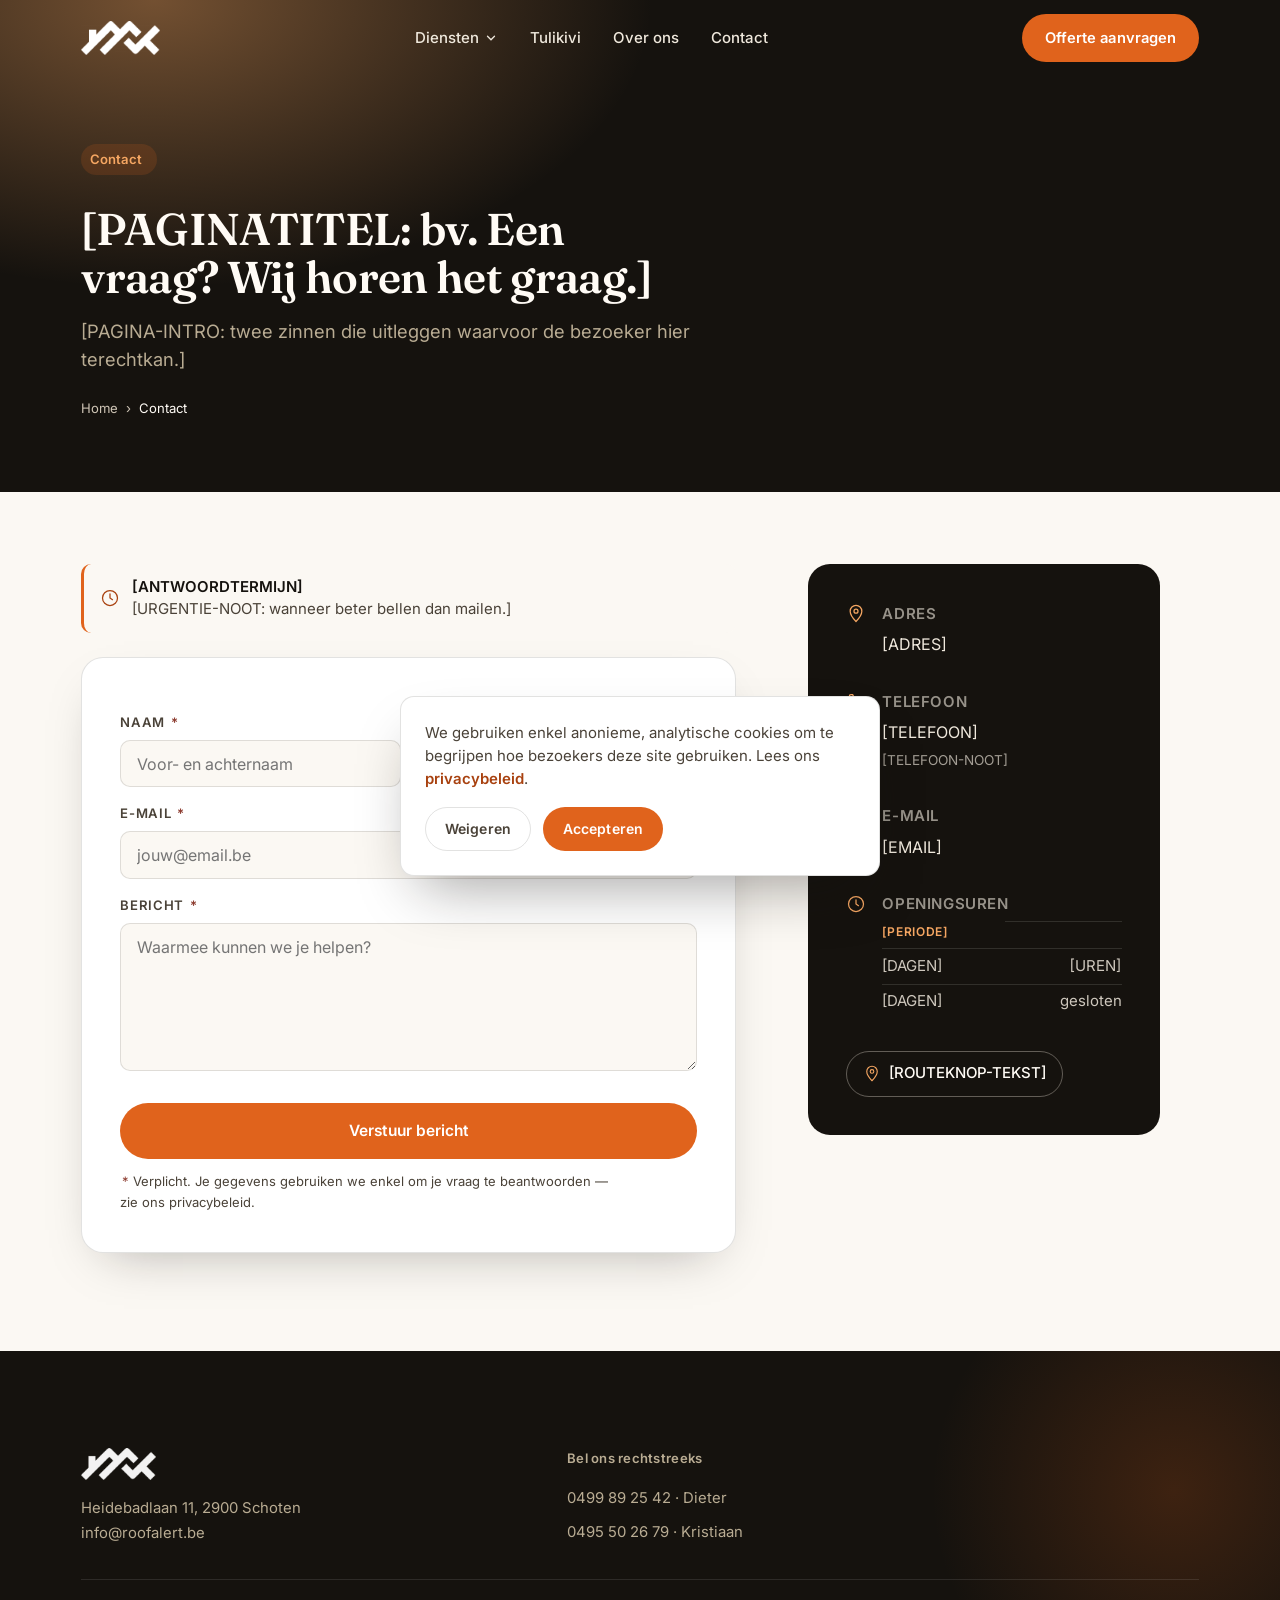
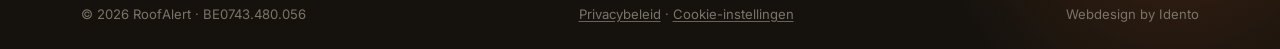
==== commit ba6b721d: "Add responsive hamburger menu with the mega menu as mobile submenu Below 920px the nav was hidden wi" ====
--- a/contact/index.html
+++ b/contact/index.html
@@ -91,13 +91,63 @@
     <a href="../" class="brand" aria-label="RoofAlert home">
       <img class="brand__logo" src="../assets/img/logo.png" alt="RoofAlert">
     </a>
-    <nav class="nav" aria-label="Hoofdmenu">
-      <a href="../#diensten">Diensten</a>
+    <nav class="nav" id="mainNav" aria-label="Hoofdmenu">
+      <div class="nav__item" id="megaItem">
+        <button class="nav__trigger" aria-expanded="false" aria-haspopup="true">
+          Diensten
+          <svg viewBox="0 0 24 24" fill="none" stroke="currentColor" stroke-width="2.2" stroke-linecap="round" aria-hidden="true"><path d="M6 9l6 6 6-6"/></svg>
+        </button>
+        <div class="mega">
+          <div class="mega__in">
+            <span class="mega__lbl">Onze expertise</span>
+
+            <a class="mega__link" href="../#diensten">
+              <span class="mega__ic"><svg viewBox="0 0 24 24" fill="none" stroke="currentColor" stroke-width="2" stroke-linecap="round" stroke-linejoin="round" aria-hidden="true"><path d="M3 12L12 4l9 8"/><path d="M6 11v9h12v-9"/></svg></span>
+              <span><b class="mega__t">Dakwerken</b><span class="mega__d">Herstelling, vernieuwing en onderhoud van elk type dak</span></span>
+            </a>
+
+            <a class="mega__link" href="../#diensten">
+              <span class="mega__ic"><svg viewBox="0 0 24 24" fill="none" stroke="currentColor" stroke-width="2" stroke-linecap="round" stroke-linejoin="round" aria-hidden="true"><rect x="4" y="9" width="16" height="12"/><rect x="8" y="3" width="5" height="6"/><path d="M10 17q2-4 3 0 1-4 3 0"/></svg></span>
+              <span><b class="mega__t">Kachels en schouwen</b><span class="mega__d">Reiniging, controle en herstelling van elk merk</span></span>
+            </a>
+
+            <a class="mega__link" href="../#diensten">
+              <span class="mega__ic"><svg viewBox="0 0 24 24" fill="none" stroke="currentColor" stroke-width="2" stroke-linecap="round" stroke-linejoin="round" aria-hidden="true"><path d="M3 7h18v4H3z"/><path d="M7 11v9M17 11v6"/><path d="M14 20h6"/></svg></span>
+              <span><b class="mega__t">Goot en gevel</b><span class="mega__d">Gootsystemen en gevelbekleding, geplaatst en hersteld</span></span>
+            </a>
+
+            <div class="mega__feat">
+              <svg class="seal" viewBox="0 0 256 256" fill="currentColor" aria-hidden="true"><path d="M225.86,102.82c-3.77-3.94-7.67-8-9.14-11.57-1.36-3.27-1.44-8.69-1.52-13.94-.15-9.76-.31-20.82-8-28.51s-18.75-7.85-28.51-8c-5.25-.08-10.67-.16-13.94-1.52-3.56-1.47-7.63-5.37-11.57-9.14C146.28,23.51,138.44,16,128,16s-18.27,7.51-25.18,14.14c-3.94,3.77-8,7.67-11.57,9.14C88,40.64,82.56,40.72,77.31,40.8c-9.76.15-20.82.31-28.51,8S41,67.55,40.8,77.31c-.08,5.25-.16,10.67-1.52,13.94-1.47,3.56-5.37,7.63-9.14,11.57C23.51,109.72,16,117.56,16,128s7.51,18.27,14.14,25.18c3.77,3.94,7.67,8,9.14,11.57,1.36,3.27,1.44,8.69,1.52,13.94.15,9.76.31,20.82,8,28.51s18.75,7.85,28.51,8c5.25.08,10.67.16,13.94,1.52,3.56,1.47,7.63,5.37,11.57,9.14C109.72,232.49,117.56,240,128,240s18.27-7.51,25.18-14.14c3.94-3.77,8-7.67,11.57-9.14,3.27-1.36,8.69-1.44,13.94-1.52,9.76-.15,20.82-.31,28.51-8s7.85-18.75,8-28.51c.08-5.25.16-10.67,1.52-13.94,1.47-3.56,5.37-7.63,9.14-11.57C232.49,146.28,240,138.44,240,128S232.49,109.73,225.86,102.82Zm-11.55,39.29c-4.79,5-9.75,10.17-12.38,16.52-2.52,6.1-2.63,13.07-2.73,19.82-.1,7-.21,14.33-3.32,17.43s-10.39,3.22-17.43,3.32c-6.75.1-13.72.21-19.82,2.73-6.35,2.63-11.52,7.59-16.52,12.38S132,224,128,224s-9.15-4.92-14.11-9.69-10.17-9.75-16.52-12.38c-6.1-2.52-13.07-2.63-19.82-2.73-7-.1-14.33-.21-17.43-3.32s-3.22-10.39-3.32-17.43c-.1-6.75-.21-13.72-2.73-19.82-2.63-6.35-7.59-11.52-12.38-16.52S32,132,32,128s4.92-9.15,9.69-14.11,9.75-10.17,12.38-16.52c2.52-6.1,2.63-13.07,2.73-19.82.1-7,.21-14.33,3.32-17.43S70.51,56.9,77.55,56.8c6.75-.1,13.72-.21,19.82-2.73,6.35-2.63,11.52-7.59,16.52-12.38S124,32,128,32s9.15,4.92,14.11,9.69,10.17,9.75,16.52,12.38c6.1,2.52,13.07,2.63,19.82,2.73,7,.1,14.33.21,17.43,3.32s3.22,10.39,3.32,17.43c.1,6.75.21,13.72,2.73,19.82,2.63,6.35,7.59,11.52,12.38,16.52S224,124,224,128,219.08,137.15,214.31,142.11ZM173.66,98.34a8,8,0,0,1,0,11.32l-56,56a8,8,0,0,1-11.32,0l-24-24a8,8,0,0,1,11.32-11.32L112,148.69l50.34-50.35A8,8,0,0,1,173.66,98.34Z"/></svg>
+              <strong>Tulikivi-onderhoud</strong>
+              <p>De enige erkende hersteller van speksteenkachels in België. We komen tot in elke uithoek van het land.</p>
+              <a href="../#tulikivi">Ontdek wat we doen <svg viewBox="0 0 24 24" fill="none" stroke="currentColor" stroke-width="2.2" stroke-linecap="round" aria-hidden="true"><path d="M5 12h13M13 6l6 6-6 6"/></svg></a>
+            </div>
+
+            <a class="mega__link" href="../#diensten">
+              <span class="mega__ic"><svg viewBox="0 0 24 24" fill="none" stroke="currentColor" stroke-width="2" stroke-linecap="round" stroke-linejoin="round" aria-hidden="true"><path d="M5 14a4 4 0 011-7.9A5.5 5.5 0 0117 7a3.5 3.5 0 011 6.9"/><path d="M13 12l-3 5h4l-2 5"/></svg></span>
+              <span><b class="mega__t">Storm- en lekschade</b><span class="mega__d">Absolute voorrang, binnen 48u ter plaatse</span></span>
+            </a>
+
+            <a class="mega__link" href="../#diensten">
+              <span class="mega__ic"><svg viewBox="0 0 24 24" fill="none" stroke="currentColor" stroke-width="2" stroke-linecap="round" stroke-linejoin="round" aria-hidden="true"><circle cx="12" cy="8" r="3.5"/><path d="M12 1.5v1.5M20 8h-1.5M5.5 8H4M17.6 3.4l-1 1M6.4 3.4l1 1"/><path d="M5 20l3-6h8l3 6z"/></svg></span>
+              <span><b class="mega__t">Zonnepanelen</b><span class="mega__d">Geplaatst samen met je dakwerken, in één beweging</span></span>
+            </a>
+
+            <a class="mega__link" href="../#contact">
+              <span class="mega__ic"><svg viewBox="0 0 24 24" fill="none" stroke="currentColor" stroke-width="2" stroke-linecap="round" stroke-linejoin="round" aria-hidden="true"><path d="M4 5h16v11H8l-4 4z"/><path d="M9 9h6M9 12.5h4"/></svg></span>
+              <span><b class="mega__t">Vrijblijvend advies</b><span class="mega__d">Niet zeker wat je nodig hebt? Bel of mail ons gerust</span></span>
+            </a>
+          </div>
+        </div>
+      </div>
       <a href="../#tulikivi">Tulikivi</a>
       <a href="../#team">Over ons</a>
       <a href="./" aria-current="page">Contact</a>
     </nav>
     <a href="../#contact" class="btn btn-primary hdr__cta">Offerte aanvragen</a>
+    <button class="hdr__burger" id="burgerBtn" type="button" aria-expanded="false" aria-controls="mainNav" aria-label="Menu openen">
+      <span></span><span></span><span></span>
+    </button>
   </div>
 </header>
 
--- a/assets/css/layout.css
+++ b/assets/css/layout.css
@@ -140,6 +140,60 @@
   .hdr .hdr__cta { display: inline-flex; min-height: 46px; padding: 0.7rem 1.35rem; font-size: 0.92rem; }
 }
 
+/* — Hamburger — onder 920px de enige ingang tot het hoofdmenu. — */
+.hdr__burger {
+  display: inline-flex; flex-direction: column; align-items: center; justify-content: center;
+  gap: 5px; width: 44px; height: 44px; flex: none; border-radius: var(--radius-sm);
+  color: var(--inverse-text);
+}
+.hdr.is-stuck .hdr__burger,
+.hdr.is-nav-open .hdr__burger { color: var(--text-strong); }
+.hdr__burger span {
+  display: block; width: 20px; height: 2px; border-radius: 2px; background: currentColor;
+  transition: transform 0.28s var(--ease), opacity 0.2s ease;
+}
+.hdr__burger.is-open span:nth-child(1) { transform: translateY(7px) rotate(45deg); }
+.hdr__burger.is-open span:nth-child(2) { opacity: 0; }
+.hdr__burger.is-open span:nth-child(3) { transform: translateY(-7px) rotate(-45deg); }
+@media (min-width: 920px) { .hdr__burger { display: none; } }
+
+/* — Mobiel menu — dezelfde .nav als op desktop, maar uitgeklapt als paneel
+   onder de header. Zo is er één menu-markup voor beide breedtes; het
+   megamenu eronder wordt op mobiel een inline submenu (zie verder). — */
+@media (max-width: 919px) {
+  .hdr.is-nav-open {
+    background: var(--inverse-veil-nav);
+    backdrop-filter: saturate(1.4) blur(14px);
+    -webkit-backdrop-filter: saturate(1.4) blur(14px);
+    border-bottom-color: var(--hairline-soft);
+  }
+  .hdr.is-nav-open .brand__logo { filter: none; }
+  .hdr.is-nav-open .nav {
+    display: flex; flex-direction: column; align-items: stretch;
+    position: absolute; top: 100%; left: 0; right: 0; z-index: 59;
+    max-height: calc(100svh - 4.5rem);
+    overflow-y: auto; overscroll-behavior: contain;
+    /* Extra ruimte onderaan: de vaste actiebalk (76px) dekt anders de
+       laatste menuregel af zodra je onderaan het paneel scrolt. */
+    padding: 0.25rem var(--wrap-pad) calc(1.25rem + 76px);
+    background: var(--surface-raised);
+    border-bottom: 1px solid var(--border);
+    box-shadow: 0 28px 56px -28px rgba(21, 18, 14, 0.45);
+    color: var(--text-strong);
+  }
+  .nav > a,
+  .nav__trigger {
+    display: flex; align-items: center; justify-content: space-between; width: 100%;
+    padding: 1rem 0.25rem; font-size: 1.05rem; font-weight: 600;
+    border-bottom: 1px solid var(--border-soft);
+  }
+  .nav > a:last-child { border-bottom: none; }
+  .nav__trigger svg { width: 18px; height: 18px; }
+}
+
+/* Vergrendelt de achtergrond terwijl het mobiele menu open staat. */
+body.nav-locked { overflow: hidden; }
+
 /* — Megamenu (Diensten) — */
 .nav__item { position: static; display: flex; align-items: center; }
 .nav__trigger { display: inline-flex; align-items: center; gap: 0.35rem; font: inherit; font-weight: 500; padding-block: 0.2rem; }
@@ -185,7 +239,37 @@
 .mega__feat a { margin-top: auto; font-size: 0.87rem; font-weight: 600; color: var(--accent-inverse); display: inline-flex; align-items: center; gap: 0.35rem; }
 .mega__feat a svg { width: 15px; height: 15px; transition: transform 0.2s ease; }
 .mega__feat a:hover svg { transform: translateX(3px); }
-@media (max-width: 919px) { .mega { display: none; } }
+/* Mobiel: geen overlay, maar een submenu dat onder "Diensten" openvouwt.
+   De 0fr → 1fr truc animeert de hoogte zonder vaste max-height te gokken;
+   .mega__in is daarbij het overflow-vak (zelfde patroon als de accordion). */
+@media (max-width: 919px) {
+  .nav__item { display: flex; flex-direction: column; align-items: stretch; }
+  .mega {
+    position: static; z-index: auto;
+    opacity: 1; visibility: visible; transform: none; pointer-events: auto;
+    padding: 0;
+    display: grid; grid-template-rows: 0fr;
+    transition: grid-template-rows 0.34s cubic-bezier(0.3, 0.9, 0.3, 1);
+  }
+  .nav__item.is-open .mega { grid-template-rows: 1fr; }
+  .mega__in {
+    grid-template-columns: 1fr; gap: 0;
+    min-height: 0; overflow: hidden;
+    max-width: none; padding: 0.35rem 0 0.85rem;
+    background: transparent; border: none; border-radius: 0; box-shadow: none;
+  }
+  .mega__lbl { order: -1; margin: 0.85rem 0 0.15rem 0.25rem; }
+  .mega__link { padding: 0.85rem 0.25rem; border-radius: var(--radius-sm); }
+  /* Op desktop staat de Tulikivi-kaart in de vierde kolom; in één kolom
+     onderbreekt ze de dienstenlijst, dus schuift ze naar achteren. */
+  .mega__feat { order: 1; grid-row: auto; grid-column: auto; margin-top: 0.85rem; }
+}
+
+/* Tablet: het submenu heeft ruimte voor twee kolommen. */
+@media (min-width: 620px) and (max-width: 919px) {
+  .mega__in { grid-template-columns: 1fr 1fr; column-gap: 1.25rem; }
+  .mega__feat { grid-column: 1 / -1; }
+}
 @media (min-width: 920px) and (max-width: 1119px) {
   .mega__in { grid-template-columns: repeat(3, 1fr); padding: 1.7rem 1.4rem 1.8rem; }
   .mega__feat { grid-row: 2 / 4; grid-column: 3; }
@@ -286,4 +370,5 @@
 @media (prefers-reduced-motion: reduce) {
   html { scroll-behavior: auto; }
   html.js .reveal { transition: none; opacity: 1; transform: none; }
-}
+  .hdr__burger span, .mega { transition: none; }
+}
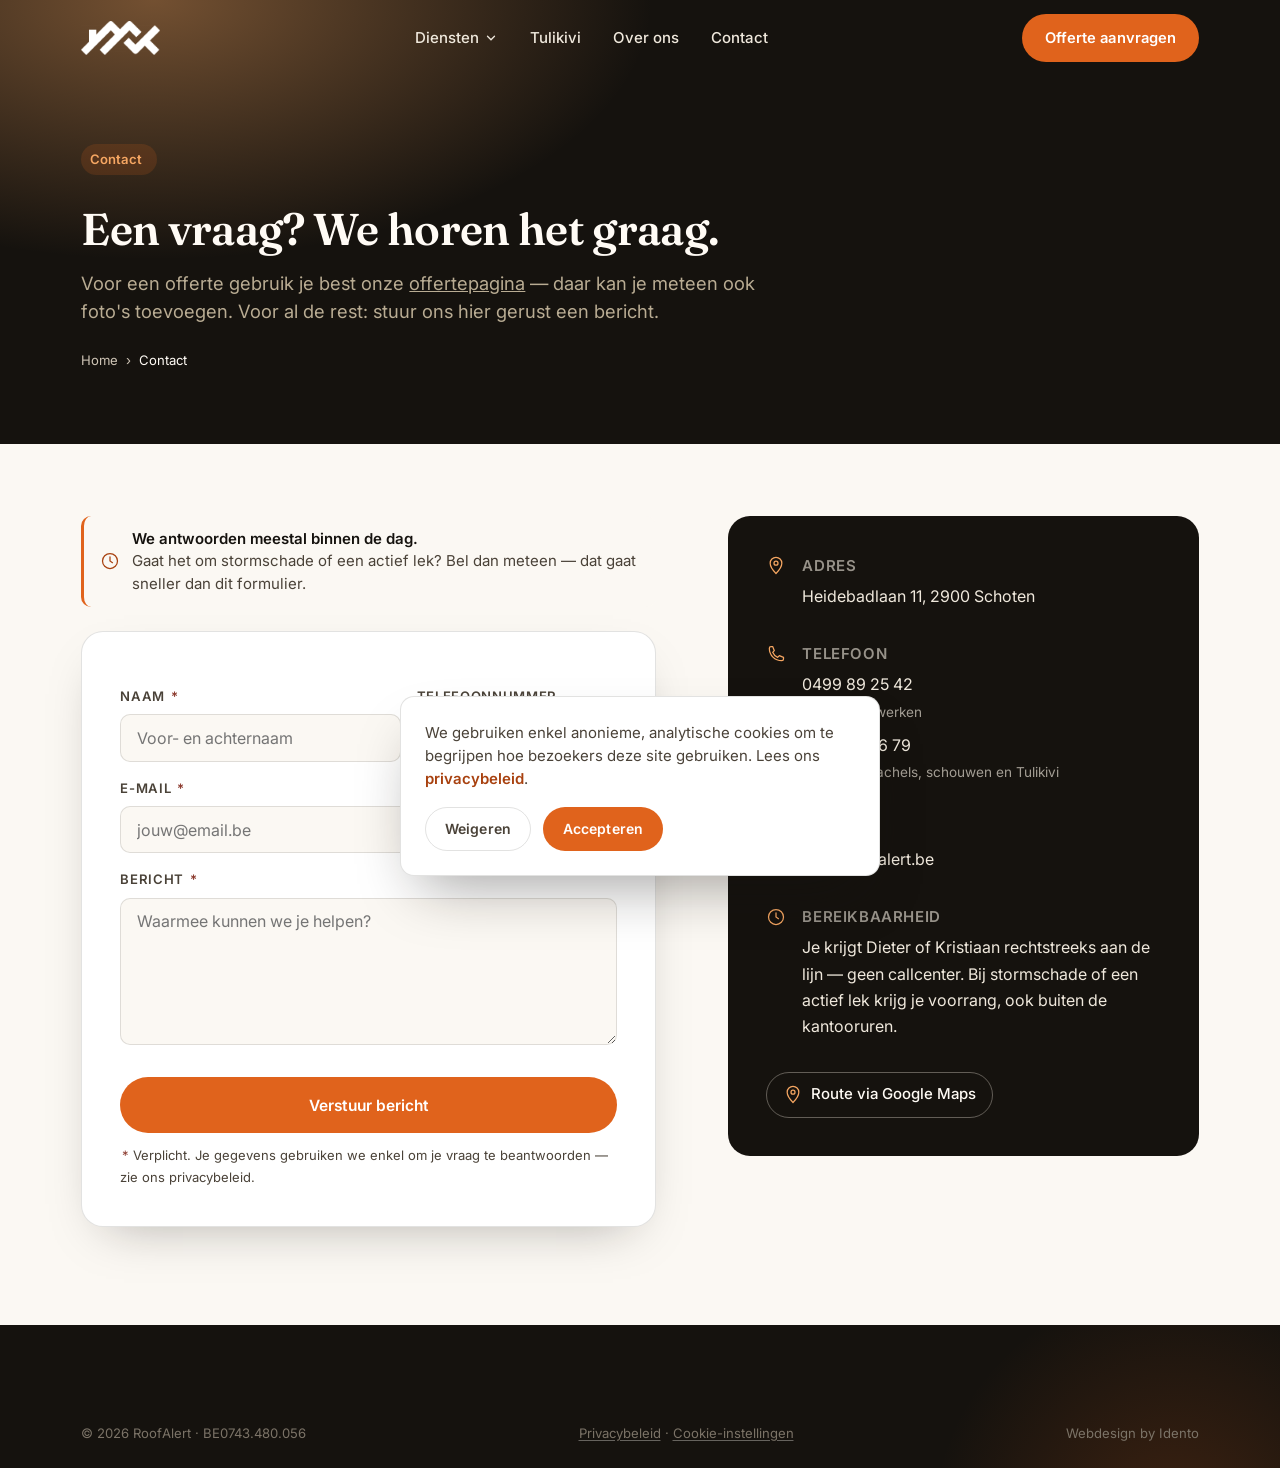
==== commit c4bbd9b3: "Add the Over ons page, rounding out the site's navigation Every page has been sending "Over ons" and" ====
--- a/contact/index.html
+++ b/contact/index.html
@@ -1,38 +1,22 @@
-<!--
-  IDENTO WEBSITE STARTER — contactpagina
-  Alles tussen vierkante haken vul je per klant in; de antwoorden komen uit
-  de ingevulde PROJECT-BRIEF.md (blanco fiche: project-intake.md).
-  Vervang https://[DOMEIN]/ door de echte URL zodra het domein gekend is.
--->
 <!DOCTYPE html>
 <html lang="nl">
 <head>
   <meta charset="utf-8">
   <meta name="viewport" content="width=device-width, initial-scale=1">
-  <title>Contact — [BEDRIJFSNAAM]</title>
-  <meta name="description" content="Contacteer [BEDRIJFSNAAM]: telefoon, e-mail, adres, openingsuren en een contactformulier.">
+  <title>Contact — RoofAlert</title>
+  <meta name="description" content="Contacteer RoofAlert: bel of mail Dieter en Kristiaan rechtstreeks, of stuur een bericht via het contactformulier.">
   <meta name="robots" content="index, follow">
-  <link rel="canonical" href="https://[DOMEIN]/contact/">
+  <link rel="canonical" href="https://roofalert.be/contact/">
   <meta name="theme-color" content="#15120e">
 
-  <!-- Open Graph -->
   <meta property="og:type" content="website">
-  <meta property="og:site_name" content="[BEDRIJFSNAAM]">
+  <meta property="og:site_name" content="RoofAlert">
   <meta property="og:locale" content="nl_BE">
-  <meta property="og:title" content="Contact — [BEDRIJFSNAAM]">
-  <meta property="og:description" content="Telefoon, e-mail, adres, openingsuren en een contactformulier voor [BEDRIJFSNAAM].">
-  <meta property="og:url" content="https://[DOMEIN]/contact/">
-  <meta property="og:image" content="https://[DOMEIN]/assets/img/og-image.jpg">
-  <meta property="og:image:width" content="1200">
-  <meta property="og:image:height" content="630">
-
-  <!-- Twitter/X -->
-  <meta name="twitter:card" content="summary_large_image">
-  <meta name="twitter:title" content="Contact — [BEDRIJFSNAAM]">
-  <meta name="twitter:description" content="Telefoon, e-mail, adres, openingsuren en een contactformulier voor [BEDRIJFSNAAM].">
-  <meta name="twitter:image" content="https://[DOMEIN]/assets/img/og-image.jpg">
-
-  <!-- Favicons -->
+  <meta property="og:title" content="Contact — RoofAlert">
+  <meta property="og:description" content="Contacteer RoofAlert: bel of mail Dieter en Kristiaan rechtstreeks, of stuur een bericht via het contactformulier.">
+  <meta property="og:url" content="https://roofalert.be/contact/">
+  <meta property="og:image" content="https://roofalert.be/assets/img/logo.png">
+
   <link rel="icon" href="../favicon.ico" sizes="any">
   <link rel="icon" href="../assets/img/favicon.svg" type="image/svg+xml">
   <link rel="apple-touch-icon" href="../assets/img/apple-touch-icon.png">
@@ -40,49 +24,28 @@
 
   <link rel="preconnect" href="https://fonts.googleapis.com">
   <link rel="preconnect" href="https://fonts.gstatic.com" crossorigin>
-  <link rel="preload" as="style" href="https://fonts.googleapis.com/css2?family=Fraunces:opsz,wght@9..144,400;9..144,500;9..144,600;9..144,700&family=Inter:wght@400;500;600&display=swap">
-  <link href="https://fonts.googleapis.com/css2?family=Fraunces:opsz,wght@9..144,400;9..144,500;9..144,600;9..144,700&family=Inter:wght@400;500;600&display=swap" rel="stylesheet" media="print" onload="this.media='all'">
-  <noscript><link href="https://fonts.googleapis.com/css2?family=Fraunces:opsz,wght@9..144,400;9..144,500;9..144,600;9..144,700&family=Inter:wght@400;500;600&display=swap" rel="stylesheet"></noscript>
-
-  <!-- Volgorde is belangrijk: brand → layout → components → pagina -->
+  <link rel="preload" as="style" href="https://fonts.googleapis.com/css2?family=Fraunces:opsz,wght@9..144,500;9..144,600&family=Inter:wght@400;500;600&display=swap">
+  <link href="https://fonts.googleapis.com/css2?family=Fraunces:opsz,wght@9..144,500;9..144,600&family=Inter:wght@400;500;600&display=swap" rel="stylesheet" media="print" onload="this.media='all'">
+  <noscript><link href="https://fonts.googleapis.com/css2?family=Fraunces:opsz,wght@9..144,500;9..144,600&family=Inter:wght@400;500;600&display=swap" rel="stylesheet"></noscript>
+
+  <!-- Volgorde is belangrijk: brand -> layout -> components -> pagina -->
   <link rel="stylesheet" href="../assets/css/brand.css">
   <link rel="stylesheet" href="../assets/css/layout.css">
   <link rel="stylesheet" href="../assets/css/components.css">
   <link rel="stylesheet" href="../assets/css/pages/contact.css">
 
-  <script type="application/ld+json">
-  {
-    "@context": "https://schema.org",
-    "@type": "LocalBusiness",
-    "@id": "https://[DOMEIN]/#bedrijf",
-    "name": "[BEDRIJFSNAAM]",
-    "image": ["https://[DOMEIN]/assets/img/og-image.jpg"],
-    "url": "https://[DOMEIN]/",
-    "telephone": "[TELEFOON-E164]",
-    "email": "[EMAIL]",
-    "priceRange": "[PRIJSKLASSE]",
-    "address": {
-      "@type": "PostalAddress",
-      "streetAddress": "[STRAAT EN NUMMER]",
-      "postalCode": "[POSTCODE]",
-      "addressLocality": "[GEMEENTE]",
-      "addressCountry": "BE"
-    },
-    "geo": { "@type": "GeoCoordinates", "latitude": 0.0, "longitude": 0.0 }
-  }
-  </script>
   <script type="application/ld+json">
   {
     "@context": "https://schema.org",
     "@type": "BreadcrumbList",
     "itemListElement": [
-      { "@type": "ListItem", "position": 1, "name": "Home", "item": "https://[DOMEIN]/" },
-      { "@type": "ListItem", "position": 2, "name": "Contact", "item": "https://[DOMEIN]/contact/" }
+      { "@type": "ListItem", "position": 1, "name": "Home", "item": "https://roofalert.be/" },
+      { "@type": "ListItem", "position": 2, "name": "Contact", "item": "https://roofalert.be/contact/" }
     ]
   }
   </script>
 </head>
-<body class="contact-page">
+<body>
 
 <a class="skip-link" href="#main-content">Ga naar inhoud</a>
 
@@ -99,19 +62,19 @@
         </button>
         <div class="mega">
           <div class="mega__in">
-            <span class="mega__lbl">Onze expertise</span>
-
-            <a class="mega__link" href="../#diensten">
+            <span class="mega__lbl"><span>Onze expertise</span><a class="mega__all" href="../diensten/">Alle diensten <svg viewBox="0 0 24 24" fill="none" stroke="currentColor" stroke-width="2.2" stroke-linecap="round" aria-hidden="true"><path d="M5 12h13M13 6l6 6-6 6"/></svg></a></span>
+
+            <a class="mega__link" href="../diensten/dakwerken/">
               <span class="mega__ic"><svg viewBox="0 0 24 24" fill="none" stroke="currentColor" stroke-width="2" stroke-linecap="round" stroke-linejoin="round" aria-hidden="true"><path d="M3 12L12 4l9 8"/><path d="M6 11v9h12v-9"/></svg></span>
               <span><b class="mega__t">Dakwerken</b><span class="mega__d">Herstelling, vernieuwing en onderhoud van elk type dak</span></span>
             </a>
 
-            <a class="mega__link" href="../#diensten">
+            <a class="mega__link" href="../diensten/kachels-en-schouwen/">
               <span class="mega__ic"><svg viewBox="0 0 24 24" fill="none" stroke="currentColor" stroke-width="2" stroke-linecap="round" stroke-linejoin="round" aria-hidden="true"><rect x="4" y="9" width="16" height="12"/><rect x="8" y="3" width="5" height="6"/><path d="M10 17q2-4 3 0 1-4 3 0"/></svg></span>
               <span><b class="mega__t">Kachels en schouwen</b><span class="mega__d">Reiniging, controle en herstelling van elk merk</span></span>
             </a>
 
-            <a class="mega__link" href="../#diensten">
+            <a class="mega__link" href="../diensten/goot-en-gevel/">
               <span class="mega__ic"><svg viewBox="0 0 24 24" fill="none" stroke="currentColor" stroke-width="2" stroke-linecap="round" stroke-linejoin="round" aria-hidden="true"><path d="M3 7h18v4H3z"/><path d="M7 11v9M17 11v6"/><path d="M14 20h6"/></svg></span>
               <span><b class="mega__t">Goot en gevel</b><span class="mega__d">Gootsystemen en gevelbekleding, geplaatst en hersteld</span></span>
             </a>
@@ -120,31 +83,31 @@
               <svg class="seal" viewBox="0 0 256 256" fill="currentColor" aria-hidden="true"><path d="M225.86,102.82c-3.77-3.94-7.67-8-9.14-11.57-1.36-3.27-1.44-8.69-1.52-13.94-.15-9.76-.31-20.82-8-28.51s-18.75-7.85-28.51-8c-5.25-.08-10.67-.16-13.94-1.52-3.56-1.47-7.63-5.37-11.57-9.14C146.28,23.51,138.44,16,128,16s-18.27,7.51-25.18,14.14c-3.94,3.77-8,7.67-11.57,9.14C88,40.64,82.56,40.72,77.31,40.8c-9.76.15-20.82.31-28.51,8S41,67.55,40.8,77.31c-.08,5.25-.16,10.67-1.52,13.94-1.47,3.56-5.37,7.63-9.14,11.57C23.51,109.72,16,117.56,16,128s7.51,18.27,14.14,25.18c3.77,3.94,7.67,8,9.14,11.57,1.36,3.27,1.44,8.69,1.52,13.94.15,9.76.31,20.82,8,28.51s18.75,7.85,28.51,8c5.25.08,10.67.16,13.94,1.52,3.56,1.47,7.63,5.37,11.57,9.14C109.72,232.49,117.56,240,128,240s18.27-7.51,25.18-14.14c3.94-3.77,8-7.67,11.57-9.14,3.27-1.36,8.69-1.44,13.94-1.52,9.76-.15,20.82-.31,28.51-8s7.85-18.75,8-28.51c.08-5.25.16-10.67,1.52-13.94,1.47-3.56,5.37-7.63,9.14-11.57C232.49,146.28,240,138.44,240,128S232.49,109.73,225.86,102.82Zm-11.55,39.29c-4.79,5-9.75,10.17-12.38,16.52-2.52,6.1-2.63,13.07-2.73,19.82-.1,7-.21,14.33-3.32,17.43s-10.39,3.22-17.43,3.32c-6.75.1-13.72.21-19.82,2.73-6.35,2.63-11.52,7.59-16.52,12.38S132,224,128,224s-9.15-4.92-14.11-9.69-10.17-9.75-16.52-12.38c-6.1-2.52-13.07-2.63-19.82-2.73-7-.1-14.33-.21-17.43-3.32s-3.22-10.39-3.32-17.43c-.1-6.75-.21-13.72-2.73-19.82-2.63-6.35-7.59-11.52-12.38-16.52S32,132,32,128s4.92-9.15,9.69-14.11,9.75-10.17,12.38-16.52c2.52-6.1,2.63-13.07,2.73-19.82.1-7,.21-14.33,3.32-17.43S70.51,56.9,77.55,56.8c6.75-.1,13.72-.21,19.82-2.73,6.35-2.63,11.52-7.59,16.52-12.38S124,32,128,32s9.15,4.92,14.11,9.69,10.17,9.75,16.52,12.38c6.1,2.52,13.07,2.63,19.82,2.73,7,.1,14.33.21,17.43,3.32s3.22,10.39,3.32,17.43c.1,6.75.21,13.72,2.73,19.82,2.63,6.35,7.59,11.52,12.38,16.52S224,124,224,128,219.08,137.15,214.31,142.11ZM173.66,98.34a8,8,0,0,1,0,11.32l-56,56a8,8,0,0,1-11.32,0l-24-24a8,8,0,0,1,11.32-11.32L112,148.69l50.34-50.35A8,8,0,0,1,173.66,98.34Z"/></svg>
               <strong>Tulikivi-onderhoud</strong>
               <p>De enige erkende hersteller van speksteenkachels in België. We komen tot in elke uithoek van het land.</p>
-              <a href="../#tulikivi">Ontdek wat we doen <svg viewBox="0 0 24 24" fill="none" stroke="currentColor" stroke-width="2.2" stroke-linecap="round" aria-hidden="true"><path d="M5 12h13M13 6l6 6-6 6"/></svg></a>
-            </div>
-
-            <a class="mega__link" href="../#diensten">
+              <a href="../diensten/tulikivi-onderhoud/">Ontdek wat we doen <svg viewBox="0 0 24 24" fill="none" stroke="currentColor" stroke-width="2.2" stroke-linecap="round" aria-hidden="true"><path d="M5 12h13M13 6l6 6-6 6"/></svg></a>
+            </div>
+
+            <a class="mega__link" href="../diensten/storm-en-lekschade/">
               <span class="mega__ic"><svg viewBox="0 0 24 24" fill="none" stroke="currentColor" stroke-width="2" stroke-linecap="round" stroke-linejoin="round" aria-hidden="true"><path d="M5 14a4 4 0 011-7.9A5.5 5.5 0 0117 7a3.5 3.5 0 011 6.9"/><path d="M13 12l-3 5h4l-2 5"/></svg></span>
               <span><b class="mega__t">Storm- en lekschade</b><span class="mega__d">Absolute voorrang, binnen 48u ter plaatse</span></span>
             </a>
 
-            <a class="mega__link" href="../#diensten">
+            <a class="mega__link" href="../diensten/zonnepanelen/">
               <span class="mega__ic"><svg viewBox="0 0 24 24" fill="none" stroke="currentColor" stroke-width="2" stroke-linecap="round" stroke-linejoin="round" aria-hidden="true"><circle cx="12" cy="8" r="3.5"/><path d="M12 1.5v1.5M20 8h-1.5M5.5 8H4M17.6 3.4l-1 1M6.4 3.4l1 1"/><path d="M5 20l3-6h8l3 6z"/></svg></span>
               <span><b class="mega__t">Zonnepanelen</b><span class="mega__d">Geplaatst samen met je dakwerken, in één beweging</span></span>
             </a>
 
-            <a class="mega__link" href="../#contact">
+            <a class="mega__link" href="../contact/">
               <span class="mega__ic"><svg viewBox="0 0 24 24" fill="none" stroke="currentColor" stroke-width="2" stroke-linecap="round" stroke-linejoin="round" aria-hidden="true"><path d="M4 5h16v11H8l-4 4z"/><path d="M9 9h6M9 12.5h4"/></svg></span>
               <span><b class="mega__t">Vrijblijvend advies</b><span class="mega__d">Niet zeker wat je nodig hebt? Bel of mail ons gerust</span></span>
             </a>
           </div>
         </div>
       </div>
-      <a href="../#tulikivi">Tulikivi</a>
-      <a href="../#team">Over ons</a>
+      <a href="../diensten/tulikivi-onderhoud/">Tulikivi</a>
+      <a href="../over-ons/">Over ons</a>
       <a href="./" aria-current="page">Contact</a>
     </nav>
-    <a href="../#contact" class="btn btn-primary hdr__cta">Offerte aanvragen</a>
+    <a href="../offerte/" class="btn btn-primary hdr__cta">Offerte aanvragen</a>
     <button class="hdr__burger" id="burgerBtn" type="button" aria-expanded="false" aria-controls="mainNav" aria-label="Menu openen">
       <span></span><span></span><span></span>
     </button>
@@ -154,8 +117,8 @@
 <header class="page-header">
   <div class="wrap">
     <span class="eyebrow">Contact</span>
-    <h1>[PAGINATITEL: bv. Een vraag? Wij horen het graag.]</h1>
-    <p>[PAGINA-INTRO: twee zinnen die uitleggen waarvoor de bezoeker hier terechtkan.]</p>
+    <h1>Een vraag? We horen het graag.</h1>
+    <p>Voor een offerte gebruik je best onze <a href="../offerte/" style="text-decoration:underline;">offertepagina</a> — daar kan je meteen ook foto's toevoegen. Voor al de rest: stuur ons hier gerust een bericht.</p>
     <nav class="breadcrumb" aria-label="Kruimelpad">
       <a href="../">Home</a>
       <span aria-hidden="true">›</span>
@@ -172,10 +135,10 @@
         <div>
           <div class="reply-note">
             <svg width="20" height="20" viewBox="0 0 24 24" fill="none" aria-hidden="true"><path d="M12 7v5l3 2" stroke="currentColor" stroke-width="1.5" stroke-linecap="round"/><circle cx="12" cy="12" r="9" stroke="currentColor" stroke-width="1.5"/></svg>
-            <span><strong>[ANTWOORDTERMIJN]</strong> <br>[URGENTIE-NOOT: wanneer beter bellen dan mailen.]</span>
-          </div>
-
-          <form class="form-card reveal" id="contactForm" data-ajax-form method="post" action="mailto:[EMAIL]" enctype="text/plain">
+            <span><strong>We antwoorden meestal binnen de dag.</strong> <br>Gaat het om stormschade of een actief lek? Bel dan meteen — dat gaat sneller dan dit formulier.</span>
+          </div>
+
+          <form class="form-card reveal" id="contactForm" data-ajax-form method="post" action="mailto:info@roofalert.be" enctype="text/plain">
             <div class="form-row">
               <div class="field">
                 <label for="naam">Naam <span class="field-req" aria-hidden="true">*</span></label>
@@ -201,6 +164,10 @@
               <span class="field-error" id="bericht-error"></span>
             </div>
 
+            <!-- Verborgen veld: welke pagina bracht de bezoeker hier? Wordt
+                 automatisch ingevuld door contact-form.js. -->
+            <input type="hidden" name="bron" value="">
+
             <!-- Honeypot tegen spambots. Laat leeg — mensen zien dit veld niet. -->
             <div class="field-trap" aria-hidden="true">
               <label for="website">Website</label>
@@ -216,8 +183,8 @@
               <p class="form-status is-visible is-error">
                 JavaScript staat uit. Versturen opent dan rechtstreeks je mailprogramma, zonder
                 controle op tikfouten — en sommige browsers blokkeren dat. Lukt het niet, mail ons
-                dan op <a href="mailto:[EMAIL]">[EMAIL]</a>
-                of bel <a href="tel:[TELEFOON-E164]">[TELEFOON]</a>.
+                dan op <a href="mailto:info@roofalert.be">info@roofalert.be</a>
+                of bel <a href="tel:+32499892542">0499 89 25 42</a>.
               </p>
             </noscript>
           </form>
@@ -225,43 +192,38 @@
 
         <div class="info-card reveal">
           <div class="info-row">
-            <svg width="20" height="20" viewBox="0 0 24 24" fill="none" aria-hidden="true"><path d="M12 21s7-7.4 7-12.4A7 7 0 0 0 5 8.6C5 13.6 12 21 12 21Z" stroke="currentColor" stroke-width="1.5" stroke-linejoin="round"/><circle cx="12" cy="8.6" r="2.4" stroke="currentColor" stroke-width="1.5"/></svg>
+            <svg width="20" height="20" viewBox="0 0 24 24" fill="none" stroke="currentColor" stroke-width="1.5" stroke-linecap="round" stroke-linejoin="round" aria-hidden="true"><path d="M12 21s7-7.4 7-12.4A7 7 0 0 0 5 8.6C5 13.6 12 21 12 21Z"/><circle cx="12" cy="8.6" r="2.4"/></svg>
             <div>
               <h4>Adres</h4>
-              <p>[ADRES]</p>
+              <p>Heidebadlaan 11, 2900 Schoten</p>
             </div>
           </div>
           <div class="info-row">
-            <svg width="20" height="20" viewBox="0 0 24 24" fill="none" aria-hidden="true"><path d="M4 5c0-1 1-2 2-2h2l2 5-2 2c1 2.5 3.5 5 6 6l2-2 5 2v2c0 1-1 2-2 2C10.5 20 4 13.5 4 5Z" stroke="currentColor" stroke-width="1.5" stroke-linejoin="round"/></svg>
+            <svg width="20" height="20" viewBox="0 0 24 24" fill="none" stroke="currentColor" stroke-width="1.5" stroke-linecap="round" stroke-linejoin="round" aria-hidden="true"><path d="M4 5c0-1 1-2 2-2h2l2 5-2 2c1 2.5 3.5 5 6 6l2-2 5 2v2c0 1-1 2-2 2C10.5 20 4 13.5 4 5Z"/></svg>
             <div>
               <h4>Telefoon</h4>
-              <p><a href="tel:[TELEFOON-E164]">[TELEFOON]</a><br><span style="opacity:.65; font-size:.85em;">[TELEFOON-NOOT]</span></p>
+              <p><a href="tel:+32499892542">0499 89 25 42</a><br><span style="opacity:.65; font-size:.85em;">Dieter · dakwerken</span></p>
+              <p style="margin-top:.5rem;"><a href="tel:+32495502679">0495 50 26 79</a><br><span style="opacity:.65; font-size:.85em;">Kristiaan · kachels, schouwen en Tulikivi</span></p>
             </div>
           </div>
           <div class="info-row">
-            <svg width="20" height="20" viewBox="0 0 24 24" fill="none" aria-hidden="true"><path d="M3 6h18v12H3V6Z" stroke="currentColor" stroke-width="1.5"/><path d="m3 7 9 6 9-6" stroke="currentColor" stroke-width="1.5" stroke-linejoin="round"/></svg>
+            <svg width="20" height="20" viewBox="0 0 24 24" fill="none" stroke="currentColor" stroke-width="1.5" stroke-linecap="round" stroke-linejoin="round" aria-hidden="true"><path d="M3 6h18v12H3V6Z"/><path d="m3 7 9 6 9-6"/></svg>
             <div>
               <h4>E-mail</h4>
-              <p><a href="mailto:[EMAIL]">[EMAIL]</a></p>
+              <p><a href="mailto:info@roofalert.be">info@roofalert.be</a></p>
             </div>
           </div>
           <div class="info-row" style="align-items:flex-start;">
-            <svg width="20" height="20" viewBox="0 0 24 24" fill="none" aria-hidden="true"><path d="M12 7v5l3 2" stroke="currentColor" stroke-width="1.5" stroke-linecap="round"/><circle cx="12" cy="12" r="9" stroke="currentColor" stroke-width="1.5"/></svg>
-            <div style="width:100%;">
-              <h4>Openingsuren</h4>
-              <!-- [OPENINGSUREN] — één tr per dag of dagbereik. Werkt de
-                   klant met seizoenen, gebruik dan een th-rij als kop. -->
-              <table class="hours-table">
-                <tr><th>[PERIODE]</th><td></td></tr>
-                <tr><td>[DAGEN]</td><td>[UREN]</td></tr>
-                <tr><td>[DAGEN]</td><td>gesloten</td></tr>
-              </table>
-            </div>
-          </div>
-
-          <a class="route-link" href="https://www.google.com/maps/dir/?api=1&amp;destination=[ADRES-URL-ENCODED]" target="_blank" rel="noopener">
-            <svg width="18" height="18" viewBox="0 0 24 24" fill="none" aria-hidden="true"><path d="M12 21s7-7.4 7-12.4A7 7 0 0 0 5 8.6C5 13.6 12 21 12 21Z" stroke="currentColor" stroke-width="1.5" stroke-linejoin="round"/><circle cx="12" cy="8.6" r="2.4" stroke="currentColor" stroke-width="1.5"/></svg>
-            [ROUTEKNOP-TEKST]
+            <svg width="20" height="20" viewBox="0 0 24 24" fill="none" stroke="currentColor" stroke-width="1.5" stroke-linecap="round" aria-hidden="true"><path d="M12 7v5l3 2"/><circle cx="12" cy="12" r="9"/></svg>
+            <div>
+              <h4>Bereikbaarheid</h4>
+              <p>Je krijgt Dieter of Kristiaan rechtstreeks aan de lijn — geen callcenter. Bij stormschade of een actief lek krijg je voorrang, ook buiten de kantooruren.</p>
+            </div>
+          </div>
+
+          <a class="route-link" href="https://www.google.com/maps/dir/?api=1&amp;destination=Heidebadlaan+11%2C+2900+Schoten" target="_blank" rel="noopener">
+            <svg width="20" height="20" viewBox="0 0 24 24" fill="none" stroke="currentColor" stroke-width="1.5" stroke-linecap="round" stroke-linejoin="round" aria-hidden="true"><path d="M12 21s7-7.4 7-12.4A7 7 0 0 0 5 8.6C5 13.6 12 21 12 21Z"/><circle cx="12" cy="8.6" r="2.4"/></svg>
+            Route via Google Maps
           </a>
         </div>
 
@@ -270,24 +232,9 @@
   </section>
 </main>
 
-<footer class="ftr" id="contact-footer">
+<footer class="ftr">
   <div class="wrap">
-    <div class="ftr__grid" style="border-top:none; padding-top:0;">
-      <div>
-        <div class="brand">
-          <img class="brand__logo" src="../assets/img/logo.png" alt="RoofAlert">
-        </div>
-        <p class="ftr__addr">Heidebadlaan 11, 2900 Schoten<br><a href="mailto:info@roofalert.be">info@roofalert.be</a></p>
-      </div>
-      <div>
-        <h4>Bel ons rechtstreeks</h4>
-        <ul>
-          <li><a class="ftr__call" href="tel:+32499892542">0499 89 25 42 · Dieter</a></li>
-          <li><a class="ftr__call" href="tel:+32495502679">0495 50 26 79 · Kristiaan</a></li>
-        </ul>
-      </div>
-    </div>
-    <div class="ftr__bot">
+    <div class="ftr__bot" style="margin-top:0; padding-top:0; border-top:none;">
       <span>© <span id="jaar">2026</span> RoofAlert · BE0743.480.056</span>
       <span><a href="../privacy/">Privacybeleid</a> · <a href="#" data-cookie-settings>Cookie-instellingen</a></span>
       <span>Webdesign by Idento</span>
@@ -297,7 +244,7 @@
 
 <div class="bar">
   <a href="tel:+32499892542" class="btn btn-ghost">Bel ons</a>
-  <a href="#bericht" class="btn btn-primary">Offerte</a>
+  <a href="../offerte/" class="btn btn-primary">Offerte</a>
 </div>
 
 <script src="../assets/js/cookie-consent.js" data-privacy-url="../privacy/" defer></script>
--- a/assets/css/layout.css
+++ b/assets/css/layout.css
@@ -75,6 +75,8 @@
   font-size: var(--fs-h2);
   max-width: 22ch;
 }
+/* Zelfde nadruk als in de hero op de homepage. */
+.page-header h1 em { font-style: italic; font-weight: 500; color: var(--accent-inverse); }
 .page-header p {
   margin-top: var(--sp-4);
   max-width: 58ch;
@@ -82,6 +84,45 @@
   font-size: var(--fs-lead);
   line-height: 1.55;
 }
+
+/* — Pagina-kop met beeld — variant voor de dienstpagina's: tekst links, één
+   foto rechts. Bewust enkel een foto, geen badge of overlay: dat hoort bij
+   de hero op de homepage. — */
+.page-header__grid { display: grid; gap: var(--sp-6); align-items: center; }
+@media (min-width: 940px) {
+  .page-header__grid { grid-template-columns: 1.08fr 0.92fr; gap: var(--sp-7); }
+}
+.page-header__media {
+  position: relative;
+  width: 100%;
+  aspect-ratio: 4 / 3;
+  border-radius: 20px;
+  overflow: hidden;
+  background: linear-gradient(160deg, var(--ink-800) 0%, #2e251b 58%, #5c2c10 130%);
+  box-shadow: 0 32px 64px -28px rgba(0, 0, 0, 0.85), 0 0 0 1px rgba(232, 225, 214, 0.1);
+  /* aspect-ratio + enkel absolute inhoud: zonder dit rekent het grid-item
+     zichzelf naar 0×0 uit (zie ook .hero__art). */
+  justify-self: stretch;
+}
+@media (min-width: 940px) {
+  .page-header__media { aspect-ratio: 1 / 1; max-width: 460px; margin-left: auto; }
+}
+/* Merkpatroon zolang er geen foto staat, zodat een ontbrekend beeld geen
+   zwart gat achterlaat. */
+.page-header__media::before {
+  content: "";
+  position: absolute; inset: 0;
+  background-image:
+    radial-gradient(90% 70% at 80% 15%, rgba(224, 99, 28, 0.35), transparent 60%),
+    url("data:image/svg+xml,%3Csvg xmlns='http://www.w3.org/2000/svg' width='96' height='48' viewBox='0 0 96 48'%3E%3Cg fill='none' stroke='%23E8E1D6' stroke-width='1.5' stroke-linecap='round'%3E%3Cpath d='M-48 24q24-26 48 0 24-26 48 0 24-26 48 0'/%3E%3Cpath d='M-24 48q24-26 48 0 24-26 48 0 24-26 48 0'/%3E%3Cpath d='M-24 0q24-26 48 0 24-26 48 0 24-26 48 0'/%3E%3C/g%3E%3C/svg%3E");
+  background-size: cover, 96px 48px;
+  opacity: 0.28;
+}
+.page-header__media img {
+  position: absolute; inset: 0; z-index: 1;
+  width: 100%; height: 100%; object-fit: cover;
+}
+
 
 /* — Breadcrumb — */
 .breadcrumb {
@@ -216,7 +257,18 @@
 .mega__lbl {
   grid-column: 1 / -1; font-size: 0.78rem; font-weight: 600; letter-spacing: 0.06em;
   text-transform: uppercase; color: var(--muted-accent); margin: 0 0 0.5rem 1.15rem;
-}
+  display: flex; align-items: center; justify-content: space-between; gap: var(--sp-4);
+}
+/* Link naar het volledige overzicht, in de labelregel zodat het raster
+   met de zes diensten intact blijft. */
+.mega__all {
+  display: inline-flex; align-items: center; gap: 0.35rem;
+  font-size: 0.84rem; font-weight: 600; letter-spacing: 0; text-transform: none;
+  color: var(--accent-ink); white-space: nowrap;
+}
+.mega__all svg { width: 14px; height: 14px; transition: transform 0.2s ease; }
+.mega__all:hover svg { transform: translateX(3px); }
+@media (max-width: 919px) { .mega__all { margin-right: 0.25rem; } }
 .mega__link { display: flex; gap: 0.95rem; align-items: center; padding: 1rem 1.15rem; border-radius: 14px; transition: background 0.2s ease; }
 .mega__link:hover { background: var(--surface-subtle); }
 .mega__ic {
--- a/assets/css/components.css
+++ b/assets/css/components.css
@@ -107,9 +107,71 @@
 .acc-pad { padding: 0 1.15rem 1.25rem 1.15rem; }
 @media (min-width: 600px) { .acc-pad { padding-left: calc(1.15rem + 44px + 1rem); } }
 .acc-pad p { font-size: var(--fs-small); margin-bottom: 0.9rem; color: var(--text-muted); }
+.acc-links { display: flex; flex-wrap: wrap; gap: 0.55rem 1.6rem; }
 .acc-link { display: inline-flex; align-items: center; gap: 0.4rem; font-size: 0.92rem; font-weight: 600; color: var(--accent-ink); }
 .acc-link svg { width: 16px; height: 16px; transition: transform 0.2s ease; }
 .acc-link:hover svg { transform: translateX(3px); }
+
+
+/* — Dienstkaarten — het overzicht op /diensten/ en de "andere diensten"-
+   blokken onderaan elke dienstpagina. Zelfde opbouw als een megamenu-item,
+   maar als kaart op een lichte ondergrond. — */
+.svc-grid { display: grid; gap: var(--sp-4); }
+@media (min-width: 620px) { .svc-grid { grid-template-columns: 1fr 1fr; } }
+@media (min-width: 960px) { .svc-grid { grid-template-columns: repeat(3, 1fr); } }
+.svc-card {
+  display: flex; align-items: flex-start; gap: 0.95rem;
+  padding: 1.35rem 1.3rem;
+  background: var(--surface); border: 1px solid var(--border); border-radius: var(--radius-md);
+  transition: border-color 0.22s ease, background 0.22s ease, transform 0.18s var(--ease), box-shadow 0.3s var(--ease);
+}
+.svc-card:hover {
+  border-color: var(--accent-veil-strong); background: var(--surface-raised);
+  transform: translateY(-3px); box-shadow: var(--shadow-soft);
+}
+.svc-card__ic {
+  width: 42px; height: 42px; flex: none; border-radius: 11px;
+  background: var(--accent-veil); color: var(--accent-ink);
+  display: grid; place-items: center; transition: background 0.22s, color 0.22s;
+}
+.svc-card:hover .svc-card__ic { background: var(--accent); color: #fff; }
+.svc-card__ic svg { width: 22px; height: 22px; }
+.svc-card__body { flex: 1; min-width: 0; }
+.svc-card__t {
+  display: flex; align-items: center; gap: 0.4rem;
+  font-family: var(--font-display); font-weight: 600; font-size: 1.08rem;
+  color: var(--text-strong); line-height: 1.25; margin-bottom: 0.3rem;
+}
+.svc-card__t svg { width: 15px; height: 15px; flex: none; color: var(--accent); transition: transform 0.2s ease; }
+.svc-card:hover .svc-card__t svg { transform: translateX(3px); }
+.svc-card__d { display: block; font-size: 0.9rem; line-height: 1.5; color: var(--text-muted); }
+.svc-card__badge {
+  display: inline-block; margin-top: 0.6rem; padding: 0.25rem 0.6rem; border-radius: 100px;
+  background: var(--accent-veil); color: var(--accent-ink);
+  font-size: 0.74rem; font-weight: 600; letter-spacing: 0.01em;
+}
+.svc-card--hl { border-color: var(--accent-veil-strong); background: var(--surface-raised); }
+
+
+/* — Stappen — "zo pakken we het aan" op de dienstpagina's. — */
+.steps { display: grid; gap: var(--sp-5); counter-reset: step; }
+@media (min-width: 620px) { .steps { grid-template-columns: 1fr 1fr; } }
+@media (min-width: 1000px) { .steps { grid-template-columns: repeat(4, 1fr); gap: var(--sp-4); } }
+.step { display: flex; flex-direction: column; gap: 0.6rem; }
+.step__n {
+  width: 40px; height: 40px; flex: none; border-radius: 50%;
+  background: var(--ink-900); color: var(--accent);
+  display: grid; place-items: center;
+  font-family: var(--font-display); font-weight: 600; font-size: 1.05rem;
+}
+.step h3 { font-size: 1.05rem; }
+.step p { font-size: 0.93rem; line-height: 1.6; color: var(--text-muted); }
+
+
+/* — Vinklijst op een lichte ondergrond (de donkere variant is .usp__list). — */
+.check-list { display: grid; gap: 0.7rem; }
+.check-list li { display: flex; gap: 0.7rem; align-items: flex-start; font-size: 0.97rem; color: var(--text); }
+.check-list svg { width: 18px; height: 18px; flex: none; margin-top: 4px; color: var(--accent); }
 
 
 /* — Team- en partnerkaarten — */
@@ -211,6 +273,28 @@
 .quote-attr .dot { width: 5px; height: 5px; border-radius: 50%; background: var(--muted-accent); }
 
 
+/* — Antwoordtijd-notitie boven een formulier (contact + offerte) —
+   min-width:0 op de tekst is nodig omdat een flex-item anders nooit smaller
+   wordt dan zijn langste onafgebroken inhoud, en op smalle schermen de
+   rand van het vak uit duwt in plaats van netjes af te breken. */
+.reply-note {
+  display: flex;
+  align-items: center;
+  gap: var(--sp-3);
+  margin-bottom: var(--sp-5);
+  padding: var(--sp-3) var(--sp-4);
+  background: var(--bg);
+  border-left: 3px solid var(--accent);
+  border-radius: var(--radius-sm);
+  font-size: var(--fs-small);
+  color: var(--text-muted);
+  line-height: 1.5;
+}
+.reply-note svg { flex-shrink: 0; color: var(--accent-ink); }
+.reply-note span { min-width: 0; }
+.reply-note strong { color: var(--text-strong); font-weight: 600; }
+
+
 /* — Contact — */
 .contact-grid {
   display: grid;
@@ -221,6 +305,12 @@
 @media (max-width: 900px) {
   .contact-grid { grid-template-columns: 1fr; }
 }
+/* Een grid-track is standaard nooit smaller dan het minimum-content van
+   zijn breedste kind. Eén onhandig element (hier: een file-input met een
+   eigen, niet-krimpbare "Kies bestanden"-knop) kan zo de hele kolom — en
+   daarmee de pagina — breder maken dan het scherm. min-width:0 laat elk
+   grid-item wél netjes krimpen tot de kolombreedte. */
+.contact-grid > * { min-width: 0; }
 .form-card {
   background: var(--surface-raised);
   border: 1px solid var(--border);
@@ -238,7 +328,7 @@
   text-transform: uppercase;
   color: var(--text-muted);
 }
-.field input, .field textarea {
+.field input, .field textarea, .field select {
   font-family: var(--font-body);
   font-size: var(--fs-body);
   color: var(--text-strong);
@@ -249,12 +339,36 @@
   resize: vertical;
   transition: border-color 0.2s ease, background 0.2s ease;
 }
-.field input:focus, .field textarea:focus {
+.field select { appearance: none; cursor: pointer;
+  background-image: url("data:image/svg+xml,%3Csvg xmlns='http://www.w3.org/2000/svg' viewBox='0 0 24 24' fill='none' stroke='%234A4238' stroke-width='2' stroke-linecap='round'%3E%3Cpath d='M6 9l6 6 6-6'/%3E%3C/svg%3E");
+  background-repeat: no-repeat; background-position: right 0.9rem center; background-size: 16px;
+  padding-right: 2.5rem;
+}
+.field input:focus, .field textarea:focus, .field select:focus {
   outline: 3px solid var(--accent-ring);
   outline-offset: 1px;
   border-color: var(--accent-ink);
-  background: var(--surface-raised);
-}
+  background-color: var(--surface-raised);
+}
+.field input[type="file"] {
+  padding: 0.6rem 0.7rem;
+  font-size: var(--fs-small);
+  cursor: pointer;
+}
+.field input[type="file"]::file-selector-button {
+  font-family: var(--font-body);
+  font-weight: 600;
+  font-size: 0.85rem;
+  color: #fff;
+  background: var(--accent);
+  border: none;
+  border-radius: var(--radius-sm);
+  padding: 0.55rem 0.9rem;
+  margin-right: 0.75rem;
+  cursor: pointer;
+  transition: background 0.2s ease;
+}
+.field input[type="file"]::file-selector-button:hover { background: var(--accent-ink); }
 .form-card .btn-primary { margin-top: var(--sp-6); width: 100%; }
 .form-hint { margin-top: var(--sp-3); font-size: 0.8125rem; color: var(--text-muted); }
 
@@ -297,30 +411,9 @@
 .hours-table td:last-child { text-align: right; font-variant-numeric: tabular-nums; }
 
 
-/* — FAQ — */
-.faq-list { display: flex; flex-direction: column; gap: var(--sp-3); max-width: 760px; }
-.faq-item {
-  background: var(--surface-raised);
-  border: 1px solid var(--border);
-  border-radius: var(--radius-md);
-  padding: var(--sp-5);
-}
-.faq-item summary {
-  display: flex;
-  align-items: center;
-  justify-content: space-between;
-  gap: var(--sp-4);
-  cursor: pointer;
-  list-style: none;
-  font-family: var(--font-display);
-  font-size: 1.0625rem;
-  font-weight: 600;
-  color: var(--text-strong);
-}
-.faq-item summary::-webkit-details-marker { display: none; }
-.faq-item summary .faq-chevron { flex-shrink: 0; transition: transform 0.35s var(--ease); color: var(--accent-ink); }
-.faq-item[open] summary .faq-chevron { transform: rotate(135deg); }
-.faq-item p { margin-top: var(--sp-3); color: var(--text-muted); font-size: var(--fs-small); line-height: 1.6; }
+/* Veelgestelde vragen gebruiken de accordion hierboven (.acc), zodat er
+   één uitklappatroon op de site staat — inclusief de crosslinks in
+   .acc-links onderaan elk antwoord. */
 
 
 /* — Formulier: verplicht-markering, validatie en statusmelding — */
@@ -422,6 +515,8 @@
 /* — Motion policy: componenten — */
 @media (prefers-reduced-motion: reduce) {
   .nav-pulse-btn::before { animation: none !important; }
-  .btn, .quote-card, .faq-item summary .faq-chevron, .acc-body, .acc-ic, .acc-chev { transition: none; }
+  .btn, .quote-card, .acc-body, .acc-ic, .acc-chev { transition: none; }
+  .svc-card, .svc-card__ic, .svc-card__t svg { transition: none; }
+  .svc-card:hover { transform: none; }
   .cookie-banner { transition: none; }
 }
--- a/assets/css/pages/contact.css
+++ b/assets/css/pages/contact.css
@@ -7,7 +7,7 @@
 
 /* De page-header geeft bovenaan al lucht, dus de eerste sectie
    mag krapper beginnen dan de standaard --sp-9. */
-.contact-page .section-first { padding-top: var(--sp-8); }
+.section-first { padding-top: var(--sp-8); }
 
 /* — Routeknop onderaan de infokaart — */
 .route-link {
@@ -31,23 +31,6 @@
 }
 .route-link svg { flex-shrink: 0; color: var(--accent-inverse); }
 
-/* — Antwoordtijd-notitie boven het formulier — */
-.reply-note {
-  display: flex;
-  align-items: center;
-  gap: var(--sp-3);
-  margin-bottom: var(--sp-5);
-  padding: var(--sp-3) var(--sp-4);
-  background: var(--bg);
-  border-left: 3px solid var(--accent);
-  border-radius: var(--radius-sm);
-  font-size: var(--fs-small);
-  color: var(--text-muted);
-  line-height: 1.5;
-}
-.reply-note svg { flex-shrink: 0; color: var(--accent-ink); }
-.reply-note strong { color: var(--text-strong); font-weight: 600; }
-
 /* — Motion policy: contact-specifiek — */
 @media (prefers-reduced-motion: reduce) {
   .route-link { transition: none; }
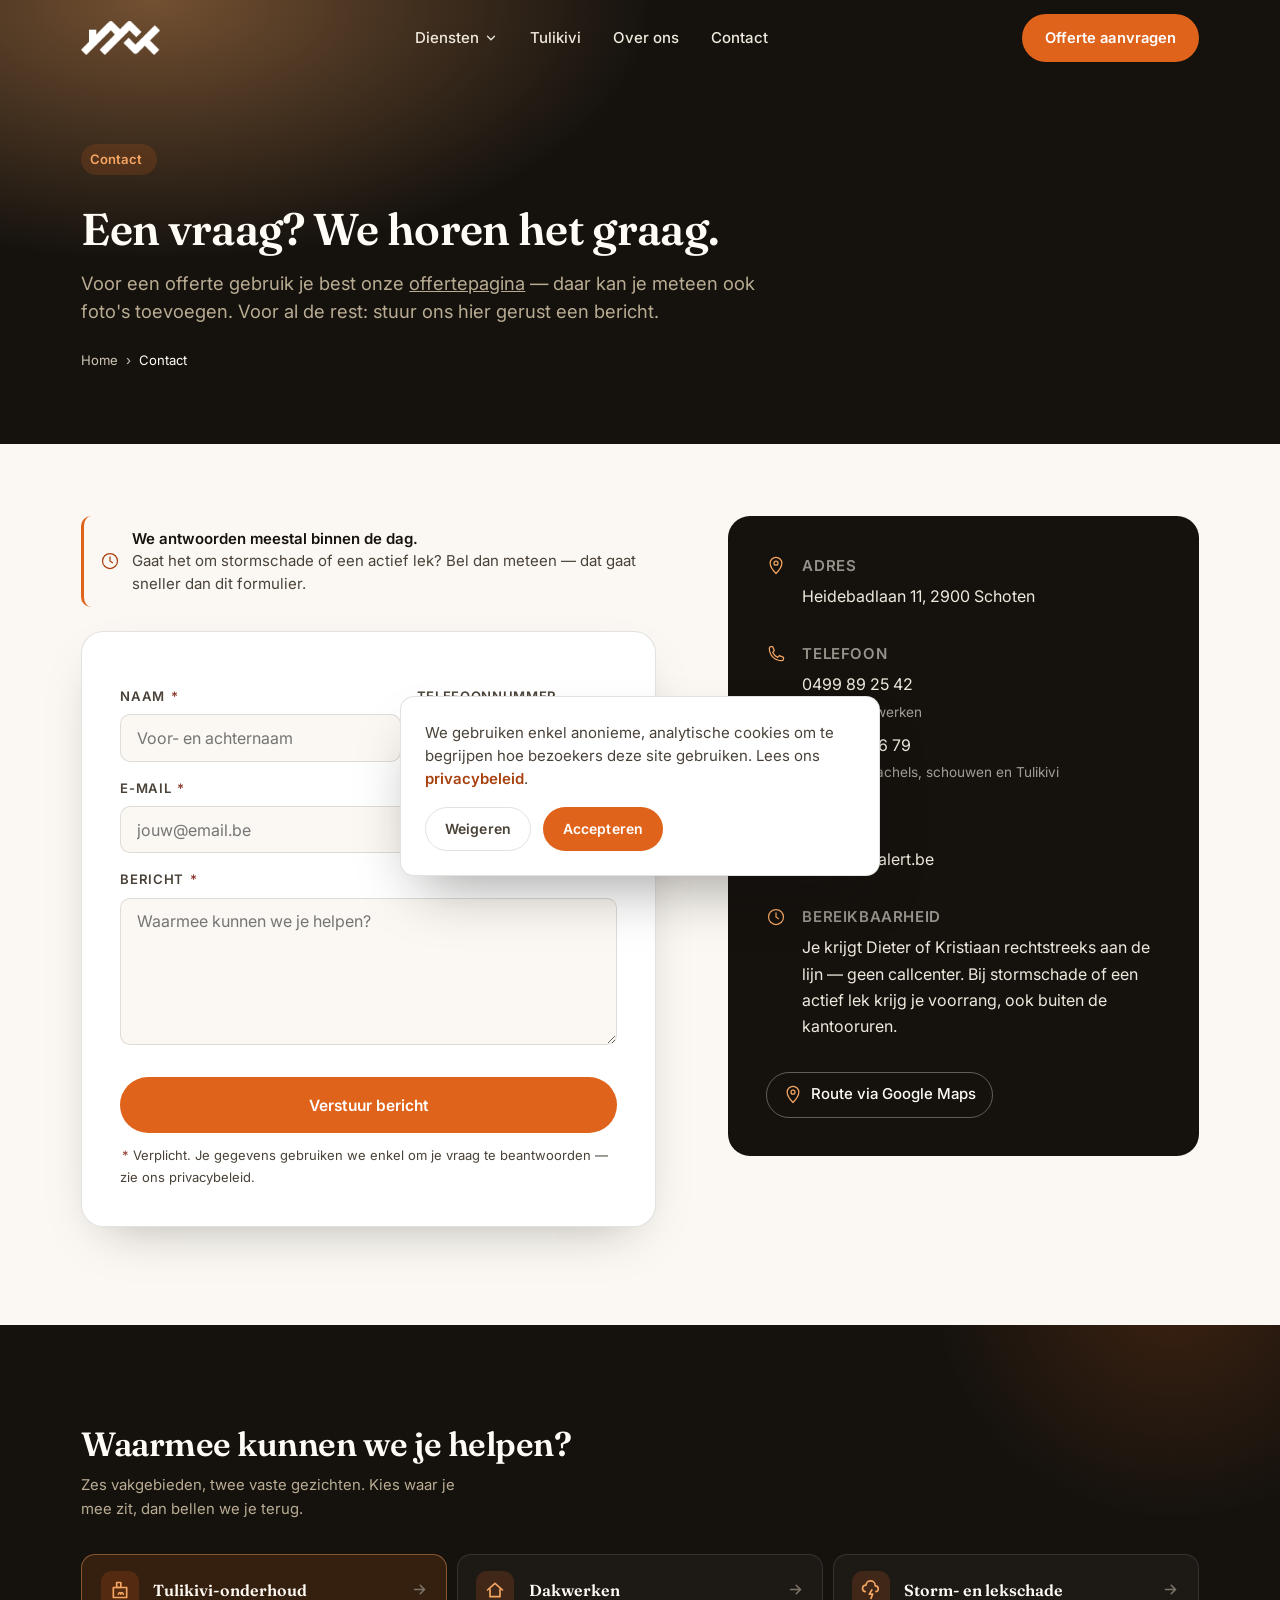
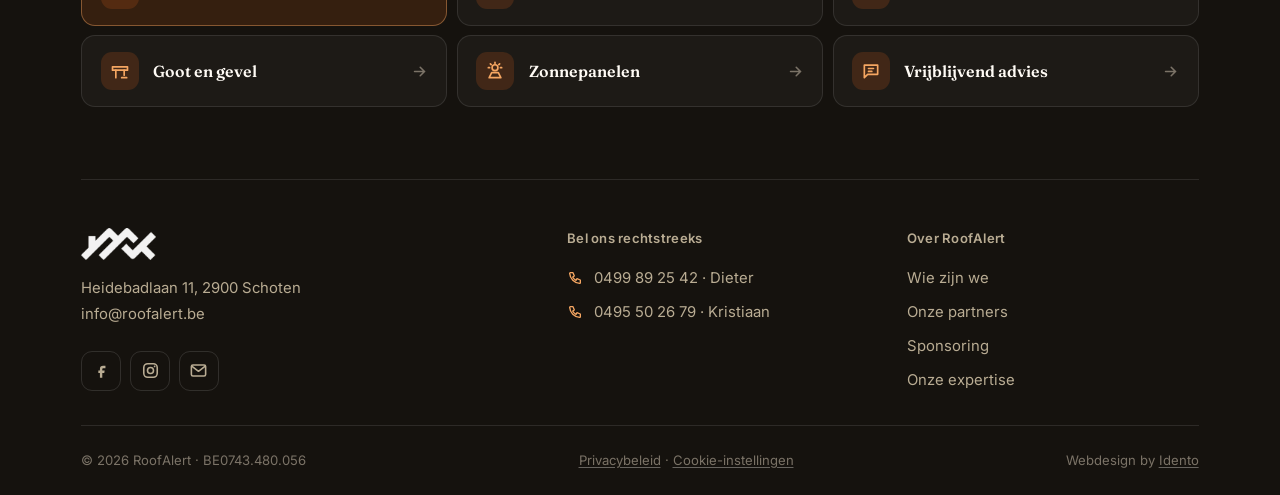
==== commit 16f1ef98: "Make the footer identical on every page, link Idento in the credit line /contact/, /offerte/ and /pr" ====
--- a/contact/index.html
+++ b/contact/index.html
@@ -232,12 +232,86 @@
   </section>
 </main>
 
-<footer class="ftr">
+<footer class="ftr" id="contact">
   <div class="wrap">
-    <div class="ftr__bot" style="margin-top:0; padding-top:0; border-top:none;">
+    <div class="ftr__spot">
+      <h3>Waarmee kunnen we je helpen?</h3>
+      <p>Zes vakgebieden, twee vaste gezichten. Kies waar je mee zit, dan bellen we je terug.</p>
+      <div class="ftr__tiles">
+
+        <a class="ftr__tile ftr__tile--hl" href="../diensten/tulikivi-onderhoud/">
+          <span class="ftr__tile-ic"><svg viewBox="0 0 24 24" fill="none" stroke="currentColor" stroke-width="2" stroke-linecap="round" stroke-linejoin="round" aria-hidden="true"><rect x="4" y="9" width="16" height="12"/><rect x="8" y="3" width="5" height="6"/><path d="M10 17q2-4 3 0 1-4 3 0"/></svg></span>
+          <span class="ftr__tile-t">Tulikivi-onderhoud</span>
+          <svg class="ftr__tile-ar" viewBox="0 0 24 24" fill="none" stroke="currentColor" stroke-width="2.2" stroke-linecap="round" aria-hidden="true"><path d="M5 12h13M13 6l6 6-6 6"/></svg>
+        </a>
+
+        <a class="ftr__tile" href="../diensten/dakwerken/">
+          <span class="ftr__tile-ic"><svg viewBox="0 0 24 24" fill="none" stroke="currentColor" stroke-width="2" stroke-linecap="round" stroke-linejoin="round" aria-hidden="true"><path d="M3 12L12 4l9 8"/><path d="M6 11v9h12v-9"/></svg></span>
+          <span class="ftr__tile-t">Dakwerken</span>
+          <svg class="ftr__tile-ar" viewBox="0 0 24 24" fill="none" stroke="currentColor" stroke-width="2.2" stroke-linecap="round" aria-hidden="true"><path d="M5 12h13M13 6l6 6-6 6"/></svg>
+        </a>
+
+        <a class="ftr__tile" href="../diensten/storm-en-lekschade/">
+          <span class="ftr__tile-ic"><svg viewBox="0 0 24 24" fill="none" stroke="currentColor" stroke-width="2" stroke-linecap="round" stroke-linejoin="round" aria-hidden="true"><path d="M5 14a4 4 0 011-7.9A5.5 5.5 0 0117 7a3.5 3.5 0 011 6.9"/><path d="M13 12l-3 5h4l-2 5"/></svg></span>
+          <span class="ftr__tile-t">Storm- en lekschade</span>
+          <svg class="ftr__tile-ar" viewBox="0 0 24 24" fill="none" stroke="currentColor" stroke-width="2.2" stroke-linecap="round" aria-hidden="true"><path d="M5 12h13M13 6l6 6-6 6"/></svg>
+        </a>
+
+        <a class="ftr__tile" href="../diensten/goot-en-gevel/">
+          <span class="ftr__tile-ic"><svg viewBox="0 0 24 24" fill="none" stroke="currentColor" stroke-width="2" stroke-linecap="round" stroke-linejoin="round" aria-hidden="true"><path d="M3 7h18v4H3z"/><path d="M7 11v9M17 11v6"/><path d="M14 20h6"/></svg></span>
+          <span class="ftr__tile-t">Goot en gevel</span>
+          <svg class="ftr__tile-ar" viewBox="0 0 24 24" fill="none" stroke="currentColor" stroke-width="2.2" stroke-linecap="round" aria-hidden="true"><path d="M5 12h13M13 6l6 6-6 6"/></svg>
+        </a>
+
+        <a class="ftr__tile" href="../diensten/zonnepanelen/">
+          <span class="ftr__tile-ic"><svg viewBox="0 0 24 24" fill="none" stroke="currentColor" stroke-width="2" stroke-linecap="round" stroke-linejoin="round" aria-hidden="true"><circle cx="12" cy="8" r="3.5"/><path d="M12 1.5v1.5M20 8h-1.5M5.5 8H4M17.6 3.4l-1 1M6.4 3.4l1 1"/><path d="M5 20l3-6h8l3 6z"/></svg></span>
+          <span class="ftr__tile-t">Zonnepanelen</span>
+          <svg class="ftr__tile-ar" viewBox="0 0 24 24" fill="none" stroke="currentColor" stroke-width="2.2" stroke-linecap="round" aria-hidden="true"><path d="M5 12h13M13 6l6 6-6 6"/></svg>
+        </a>
+
+        <a class="ftr__tile" href="mailto:info@roofalert.be">
+          <span class="ftr__tile-ic"><svg viewBox="0 0 24 24" fill="none" stroke="currentColor" stroke-width="2" stroke-linecap="round" stroke-linejoin="round" aria-hidden="true"><path d="M4 5h16v11H8l-4 4z"/><path d="M9 9h6M9 12.5h4"/></svg></span>
+          <span class="ftr__tile-t">Vrijblijvend advies</span>
+          <svg class="ftr__tile-ar" viewBox="0 0 24 24" fill="none" stroke="currentColor" stroke-width="2.2" stroke-linecap="round" aria-hidden="true"><path d="M5 12h13M13 6l6 6-6 6"/></svg>
+        </a>
+
+      </div>
+    </div>
+
+    <div class="ftr__grid">
+      <div>
+        <div class="brand">
+          <img class="brand__logo" src="../assets/img/logo.png" alt="RoofAlert">
+        </div>
+        <p class="ftr__addr">Heidebadlaan 11, 2900 Schoten<br><a href="mailto:info@roofalert.be">info@roofalert.be</a></p>
+        <div class="ftr__social">
+          <a href="https://www.facebook.com/RoofAlert" aria-label="Facebook" target="_blank" rel="noopener"><svg viewBox="0 0 24 24" fill="currentColor" aria-hidden="true"><path d="M14 9h3V6h-3a4 4 0 00-4 4v2H8v3h2v6h3v-6h2.5l.5-3h-3v-2a1 1 0 011-1z"/></svg></a>
+          <a href="https://www.instagram.com/roofalert/" aria-label="Instagram" target="_blank" rel="noopener"><svg viewBox="0 0 24 24" fill="none" stroke="currentColor" stroke-width="2" aria-hidden="true"><rect x="3.5" y="3.5" width="17" height="17" rx="5"/><circle cx="12" cy="12" r="3.8"/><circle cx="17.2" cy="6.8" r="1.1" fill="currentColor" stroke="none"/></svg></a>
+          <a href="mailto:info@roofalert.be" aria-label="E-mail"><svg viewBox="0 0 24 24" fill="none" stroke="currentColor" stroke-width="2" stroke-linecap="round" stroke-linejoin="round" aria-hidden="true"><rect x="3" y="5" width="18" height="14" rx="2"/><path d="M3.5 6.5L12 13l8.5-6.5"/></svg></a>
+        </div>
+      </div>
+      <div>
+        <h4>Bel ons rechtstreeks</h4>
+        <ul>
+          <li><a class="ftr__call" href="tel:+32499892542"><svg viewBox="0 0 24 24" fill="none" stroke="currentColor" stroke-width="2" stroke-linecap="round" stroke-linejoin="round" aria-hidden="true"><path d="M5 4h4l2 5-2.5 1.5a11 11 0 005 5L15 13l5 2v4a1 1 0 01-1.1 1A16 16 0 014 5.1 1 1 0 015 4z"/></svg>0499 89 25 42 · Dieter</a></li>
+          <li><a class="ftr__call" href="tel:+32495502679"><svg viewBox="0 0 24 24" fill="none" stroke="currentColor" stroke-width="2" stroke-linecap="round" stroke-linejoin="round" aria-hidden="true"><path d="M5 4h4l2 5-2.5 1.5a11 11 0 005 5L15 13l5 2v4a1 1 0 01-1.1 1A16 16 0 014 5.1 1 1 0 015 4z"/></svg>0495 50 26 79 · Kristiaan</a></li>
+        </ul>
+      </div>
+      <div>
+        <h4>Over RoofAlert</h4>
+        <ul>
+          <li><a href="../over-ons/">Wie zijn we</a></li>
+          <li><a href="../over-ons/#partners">Onze partners</a></li>
+          <li><a href="../over-ons/#partners">Sponsoring</a></li>
+          <li><a href="../diensten/">Onze expertise</a></li>
+        </ul>
+      </div>
+    </div>
+
+    <div class="ftr__bot">
       <span>© <span id="jaar">2026</span> RoofAlert · BE0743.480.056</span>
       <span><a href="../privacy/">Privacybeleid</a> · <a href="#" data-cookie-settings>Cookie-instellingen</a></span>
-      <span>Webdesign by Idento</span>
+      <span>Webdesign by <a href="https://idento.be/" target="_blank" rel="noopener">Idento</a></span>
     </div>
   </div>
 </footer>
--- a/assets/css/components.css
+++ b/assets/css/components.css
@@ -393,6 +393,17 @@
   margin: 0 0 0.3rem;
 }
 .info-row a:hover { color: var(--accent-inverse); }
+
+/* Urgente variant: zelfde vak, maar oranje in plaats van donker, voor een
+   melding die boven de rest moet uitspringen (bv. "bel bij stormschade"
+   naast een offerteformulier). Zelfde verloop als .storm-card. */
+.info-card--urgent {
+  background: linear-gradient(150deg, #e97a2e 0%, var(--accent) 42%, var(--accent-ink) 100%);
+  color: #fff;
+}
+.info-card--urgent .info-row svg { color: #fff; }
+.info-card--urgent .info-row h4 { color: rgba(255, 255, 255, 0.8); }
+.info-card--urgent .info-row p { color: rgba(255, 255, 255, 0.92); }
 .hours-table { width: 100%; border-collapse: collapse; font-size: var(--fs-small); }
 .hours-table th {
   text-align: left;
